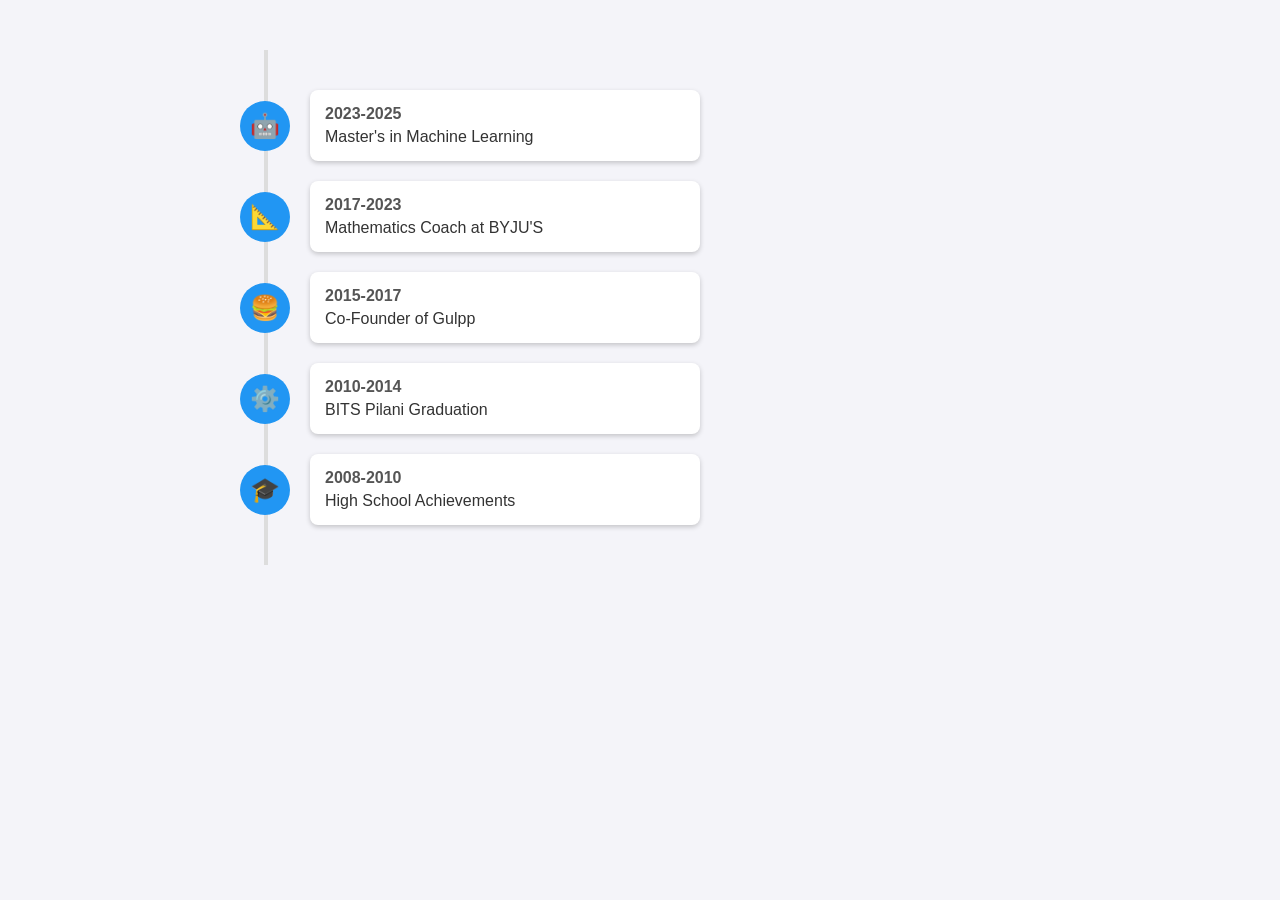
==== index.html @ 1ac70b43 "Added index.html for the website" ====
<!DOCTYPE html>
<html lang="en">
<head>
    <meta charset="UTF-8">
    <meta name="viewport" content="width=device-width, initial-scale=1.0">
    <title>Vertical Interactive Timeline</title>
    <style>
        body {
            font-family: Arial, sans-serif;
            background-color: #f4f4f9;
            margin: 0;
            padding: 0;
        }

        .timeline {
            position: relative;
            max-width: 800px;
            margin: 50px auto;
            padding: 20px 0;
        }

        .timeline::before {
            content: "";
            position: absolute;
            top: 0;
            left: 3%; /* Adjusted to position behind icons */
            width: 4px;
            height: 100%;
            background: #ddd;
            z-index: 1;
        }

        .event {
            position: relative;
            margin: 20px 0;
            display: flex;
            justify-content: flex-start;
            align-items: center;
        }

        .event .icon {
            width: 50px;
            height: 50px;
            background-color: #2196F3;
            color: #fff;
            border-radius: 50%;
            display: flex;
            justify-content: center;
            align-items: center;
            font-size: 24px;
            margin-right: 20px;
            z-index: 2;
            cursor: pointer;
            transition: transform 0.3s ease, box-shadow 0.3s ease;
        }

        .event .icon:hover {
            transform: scale(1.2);
            box-shadow: 0 4px 10px rgba(0, 0, 0, 0.3);
        }

        .event .content {
            background-color: #fff;
            padding: 15px;
            border-radius: 8px;
            box-shadow: 0 2px 5px rgba(0, 0, 0, 0.2);
            width: 45%;
            cursor: pointer;
            transition: transform 0.3s ease, box-shadow 0.3s ease;
            text-align: left;
        }

        .event .content:hover {
            transform: scale(1.05);
            box-shadow: 0 4px 10px rgba(0, 0, 0, 0.3);
        }

        .event .date {
            font-weight: bold;
            color: #555;
        }

        .event .title {
            font-size: 16px;
            color: #333;
            margin-top: 5px;
        }

        .event .details {
            display: none;
            color: #444;
            font-size: 14px;
            margin-top: 10px;
        }

        .event:hover .details {
            display: block;
        }
    </style>
</head>
<body>
    <div class="timeline">
        <div class="event">
            <div class="icon" title="Master's in Machine Learning">🤖</div>
            <div class="content">
                <div class="date">2023-2025</div>
                <div class="title">Master's in Machine Learning</div>
                <div class="details">Pursuing a Master's at the University of Arizona, specializing in Machine Learning with a GPA of 3.89/4.0.</div>
            </div>
        </div>

        <div class="event">
            <div class="icon" title="Mathematics Coach at BYJU'S">📐</div>
            <div class="content">
                <div class="date">2017-2023</div>
                <div class="title">Mathematics Coach at BYJU'S</div>
                <div class="details">Taught 3,000+ IIT-JEE aspirants, developed curriculum, and led math faculty recruitment across 12 centers.</div>
            </div>
        </div>

        <div class="event">
            <div class="icon" title="Co-Founder of Gulpp">🍔</div>
            <div class="content">
                <div class="date">2015-2017</div>
                <div class="title">Co-Founder of Gulpp</div>
                <div class="details">Founded a food tech startup focusing on efficient food delivery systems and innovative marketing campaigns.</div>
            </div>
        </div>

        <div class="event">
            <div class="icon" title="BITS Pilani Graduation">⚙️</div>
            <div class="content">
                <div class="date">2010-2014</div>
                <div class="title">BITS Pilani Graduation</div>
                <div class="details">Completed B.E. in Mechanical Engineering with a CGPA of 6.46/10.</div>
            </div>
        </div>

        <div class="event">
            <div class="icon" title="High School Achievements">🎓</div>
            <div class="content">
                <div class="date">2008-2010</div>
                <div class="title">High School Achievements</div>
                <div class="details">Achieved 94.2% in Class X and 92.2% in Class XII at Marian Senior Secondary School.</div>
            </div>
        </div>
    </div>
</body>
</html>
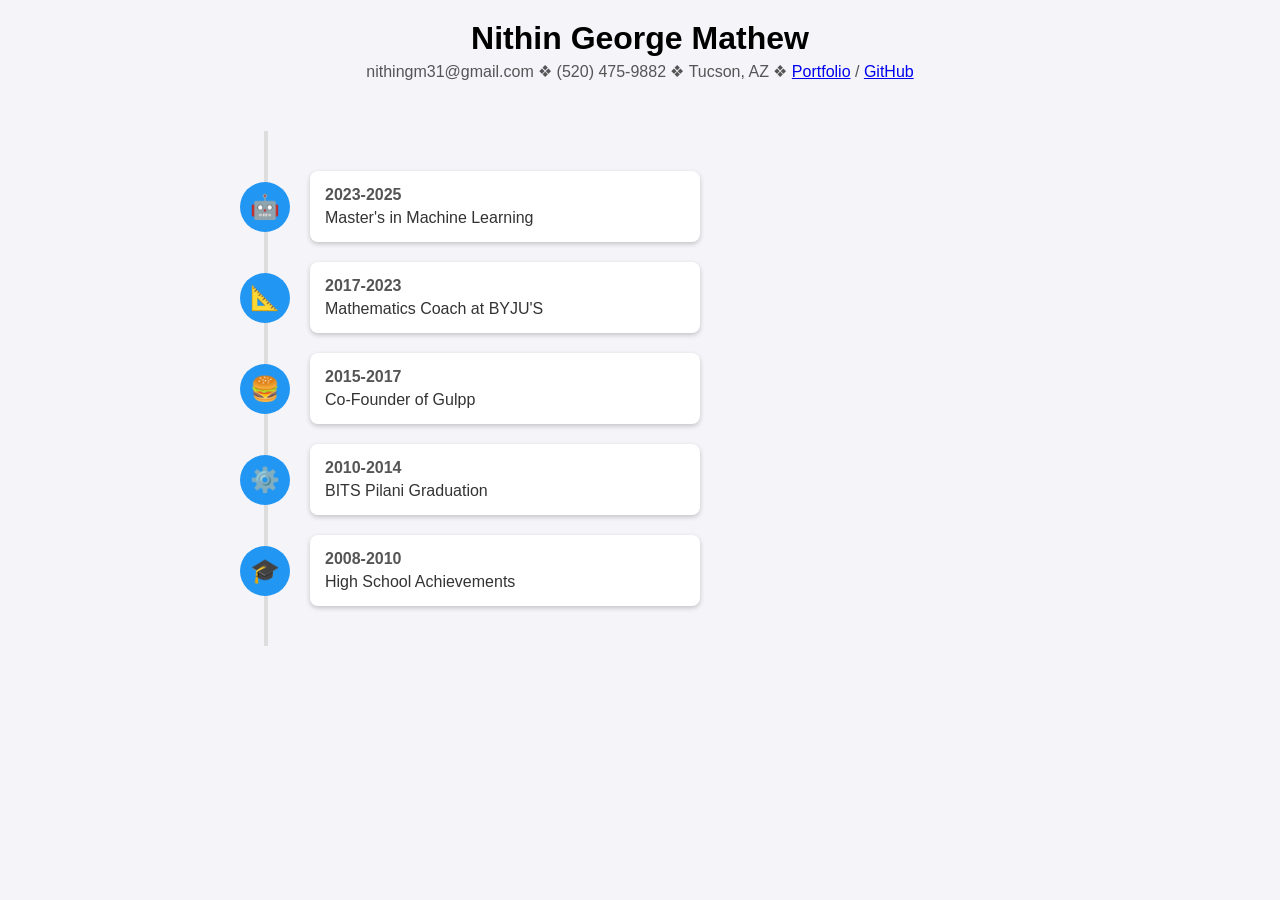
==== commit eaac0b3e: "Added Name and details" ====
--- a/index.html
+++ b/index.html
@@ -12,6 +12,22 @@
             padding: 0;
         }
 
+        .header {
+            text-align: center;
+            margin: 20px 0;
+        }
+
+        .header h1 {
+            font-size: 32px;
+            margin: 0;
+        }
+
+        .header p {
+            font-size: 16px;
+            margin: 5px 0;
+            color: #555;
+        }
+
         .timeline {
             position: relative;
             max-width: 800px;
@@ -23,7 +39,7 @@
             content: "";
             position: absolute;
             top: 0;
-            left: 3%; /* Adjusted to position behind icons */
+            left: 3%;
             width: 4px;
             height: 100%;
             background: #ddd;
@@ -99,13 +115,18 @@
     </style>
 </head>
 <body>
+    <div class="header">
+        <h1>Nithin George Mathew</h1>
+        <p>nithingm31@gmail.com ❖ (520) 475-9882 ❖ Tucson, AZ ❖ <a href="#">Portfolio</a> / <a href="#">GitHub</a></p>
+    </div>
+
     <div class="timeline">
         <div class="event">
             <div class="icon" title="Master's in Machine Learning">🤖</div>
             <div class="content">
                 <div class="date">2023-2025</div>
                 <div class="title">Master's in Machine Learning</div>
-                <div class="details">Pursuing a Master's at the University of Arizona, specializing in Machine Learning with a GPA of 3.89/4.0.</div>
+                <div class="details">Pursuing a Master's at the University of Arizona, specializing in Machine Learning with a GPA of 3.80/4.0.</div>
             </div>
         </div>
 
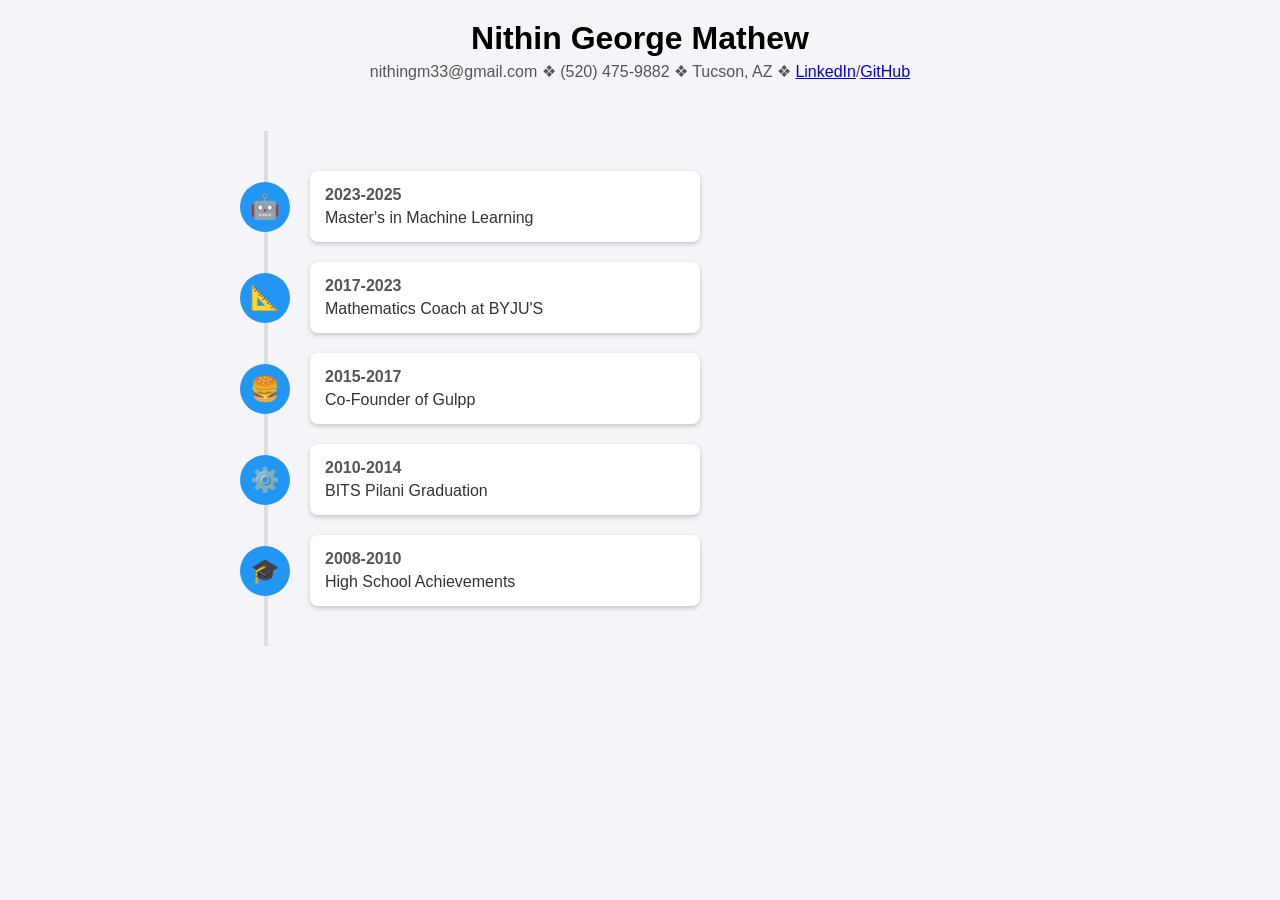
==== commit fd750f3d: "Corrected Mistakes in profile" ====
--- a/index.html
+++ b/index.html
@@ -3,7 +3,7 @@
 <head>
     <meta charset="UTF-8">
     <meta name="viewport" content="width=device-width, initial-scale=1.0">
-    <title>Vertical Interactive Timeline</title>
+    <title>Let's collaborate!</title>
     <style>
         body {
             font-family: Arial, sans-serif;
@@ -117,7 +117,7 @@
 <body>
     <div class="header">
         <h1>Nithin George Mathew</h1>
-        <p>nithingm31@gmail.com ❖ (520) 475-9882 ❖ Tucson, AZ ❖ <a href="#">Portfolio</a> / <a href="#">GitHub</a></p>
+        <p>nithingm33@gmail.com ❖ (520) 475-9882 ❖ Tucson, AZ ❖ <a href="https://www.linkedin.com/in/nithin-george-87583137/">LinkedIn</a>/<a href="https://github.com/nithingm">GitHub</a></p>
     </div>
 
     <div class="timeline">
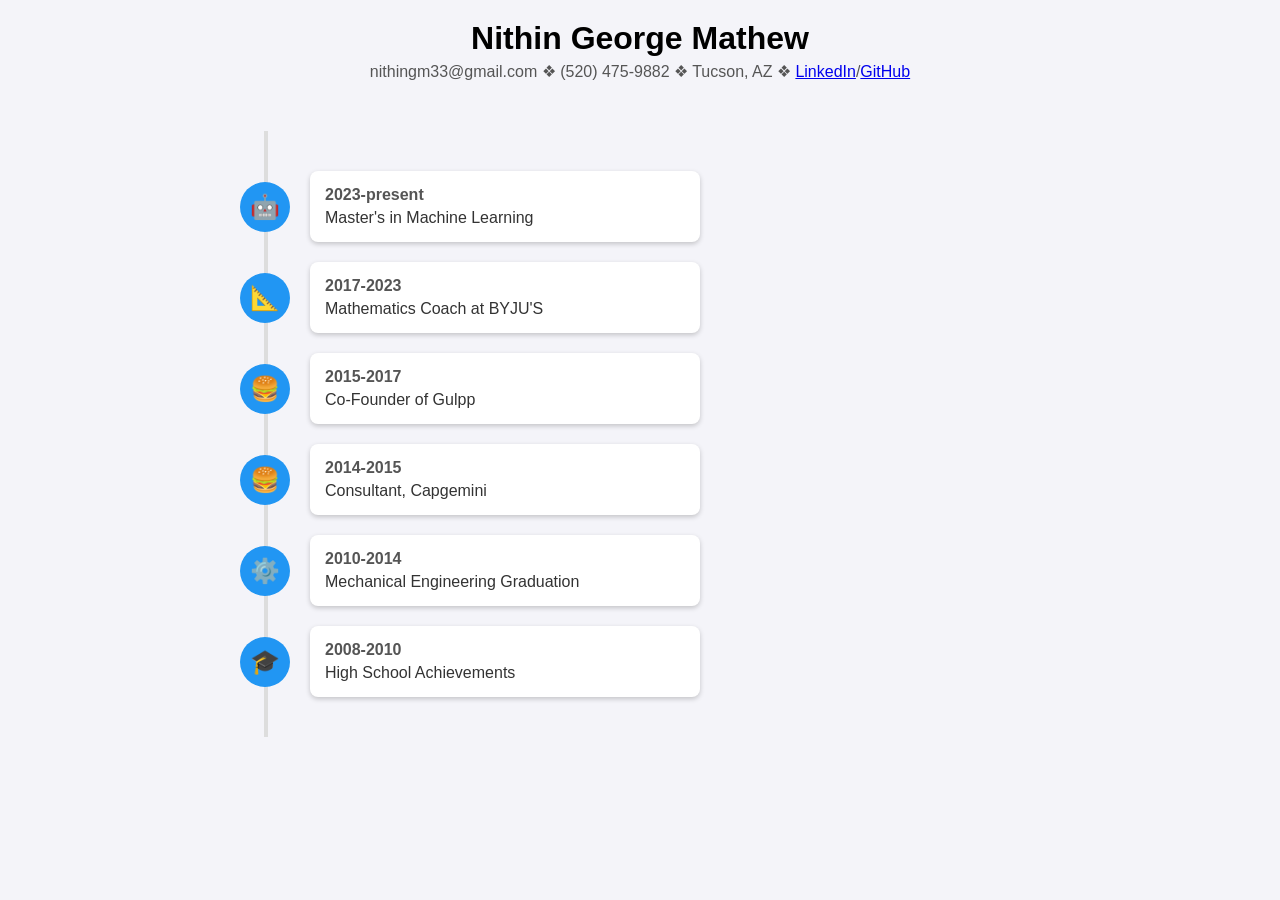
==== commit c298bd76: "Corrected Mistakes in profile-2" ====
--- a/index.html
+++ b/index.html
@@ -124,9 +124,9 @@
         <div class="event">
             <div class="icon" title="Master's in Machine Learning">🤖</div>
             <div class="content">
-                <div class="date">2023-2025</div>
+                <div class="date">2023-present</div>
                 <div class="title">Master's in Machine Learning</div>
-                <div class="details">Pursuing a Master's at the University of Arizona, specializing in Machine Learning with a GPA of 3.80/4.0.</div>
+                <div class="details">Pursuing a Master's at the University of Arizona, specializing in Machine Learning with a GPA of 3.89/4.0.</div>
             </div>
         </div>
 
@@ -149,11 +149,20 @@
         </div>
 
         <div class="event">
+            <div class="icon" title="Consultant at Capgemini">🍔</div>
+            <div class="content">
+                <div class="date">2014-2015</div>
+                <div class="title">Consultant, Capgemini</div>
+                <div class="details">Collaborated in Big Data Migration projects for various clients</div>
+            </div>
+        </div>
+
+        <div class="event">
             <div class="icon" title="BITS Pilani Graduation">⚙️</div>
             <div class="content">
                 <div class="date">2010-2014</div>
-                <div class="title">BITS Pilani Graduation</div>
-                <div class="details">Completed B.E. in Mechanical Engineering with a CGPA of 6.46/10.</div>
+                <div class="title">Mechanical Engineering Graduation</div>
+                <div class="details">B.E. in Mechanical Engineering from BITS Pilani.</div>
             </div>
         </div>
 
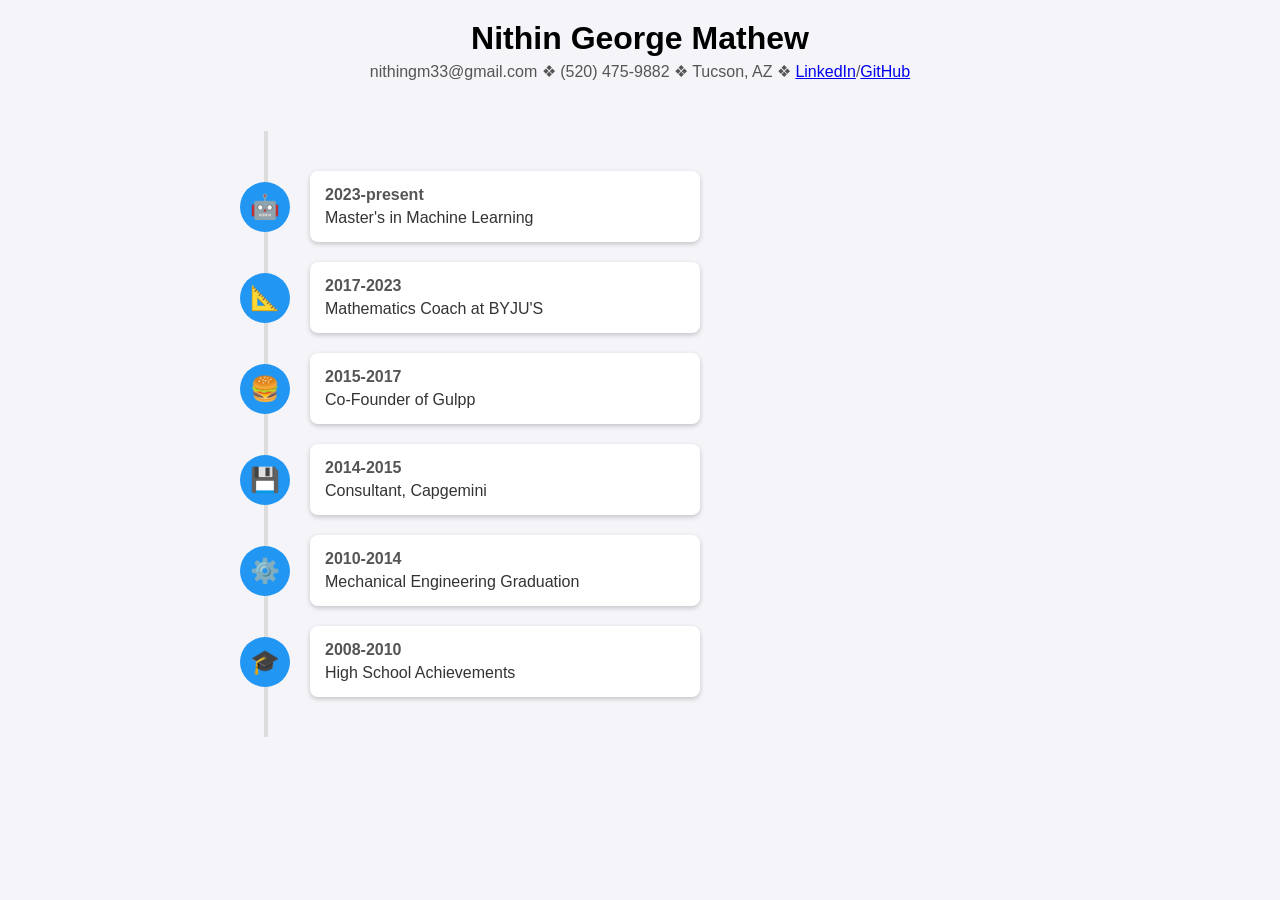
==== commit 7eda15d9: "Corrected Mistakes in profile-3" ====
--- a/index.html
+++ b/index.html
@@ -149,7 +149,7 @@
         </div>
 
         <div class="event">
-            <div class="icon" title="Consultant at Capgemini">🍔</div>
+            <div class="icon" title="Consultant at Capgemini">💾</div>
             <div class="content">
                 <div class="date">2014-2015</div>
                 <div class="title">Consultant, Capgemini</div>
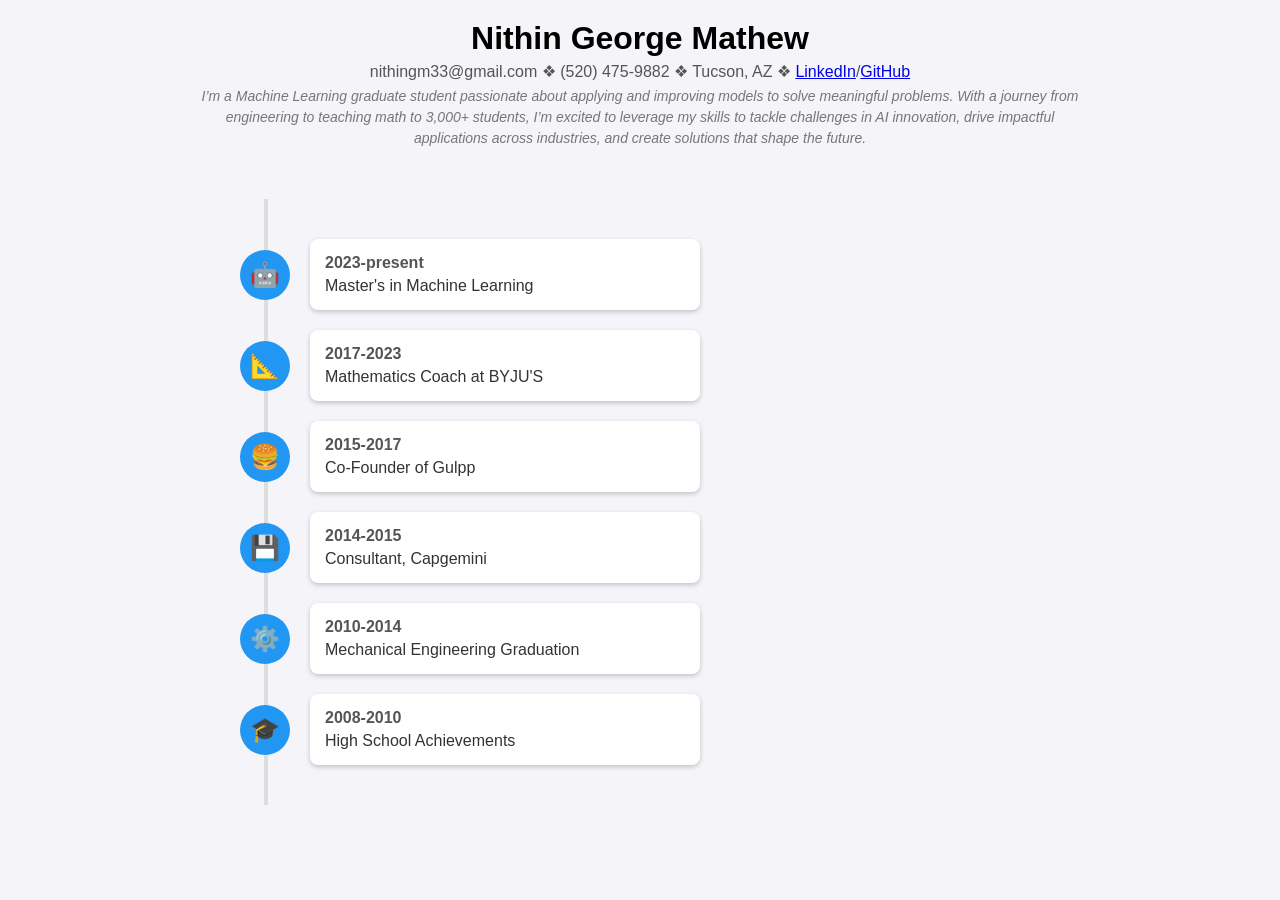
==== commit d4cd004a: "Added Name and details-4" ====
--- a/index.html
+++ b/index.html
@@ -26,6 +26,17 @@
             font-size: 16px;
             margin: 5px 0;
             color: #555;
+        }
+
+        .header .italic-text {
+            font-style: italic;
+            font-size: 14px;
+            color: #777;
+            margin-top: 10px auto;
+            margin-left: 15%;
+            max-width: 70%;
+            text-align: center;
+            line-height: 1.5; 
         }
 
         .timeline {
@@ -118,6 +129,8 @@
     <div class="header">
         <h1>Nithin George Mathew</h1>
         <p>nithingm33@gmail.com ❖ (520) 475-9882 ❖ Tucson, AZ ❖ <a href="https://www.linkedin.com/in/nithin-george-87583137/">LinkedIn</a>/<a href="https://github.com/nithingm">GitHub</a></p>
+        <p class="italic-text">I’m a Machine Learning graduate student passionate about applying and improving models to solve meaningful problems. With a journey from engineering to teaching math to 3,000+ students, I’m excited to leverage my skills to tackle challenges in AI innovation, drive impactful applications across industries, and create solutions that shape the future.</p>
+    
     </div>
 
     <div class="timeline">
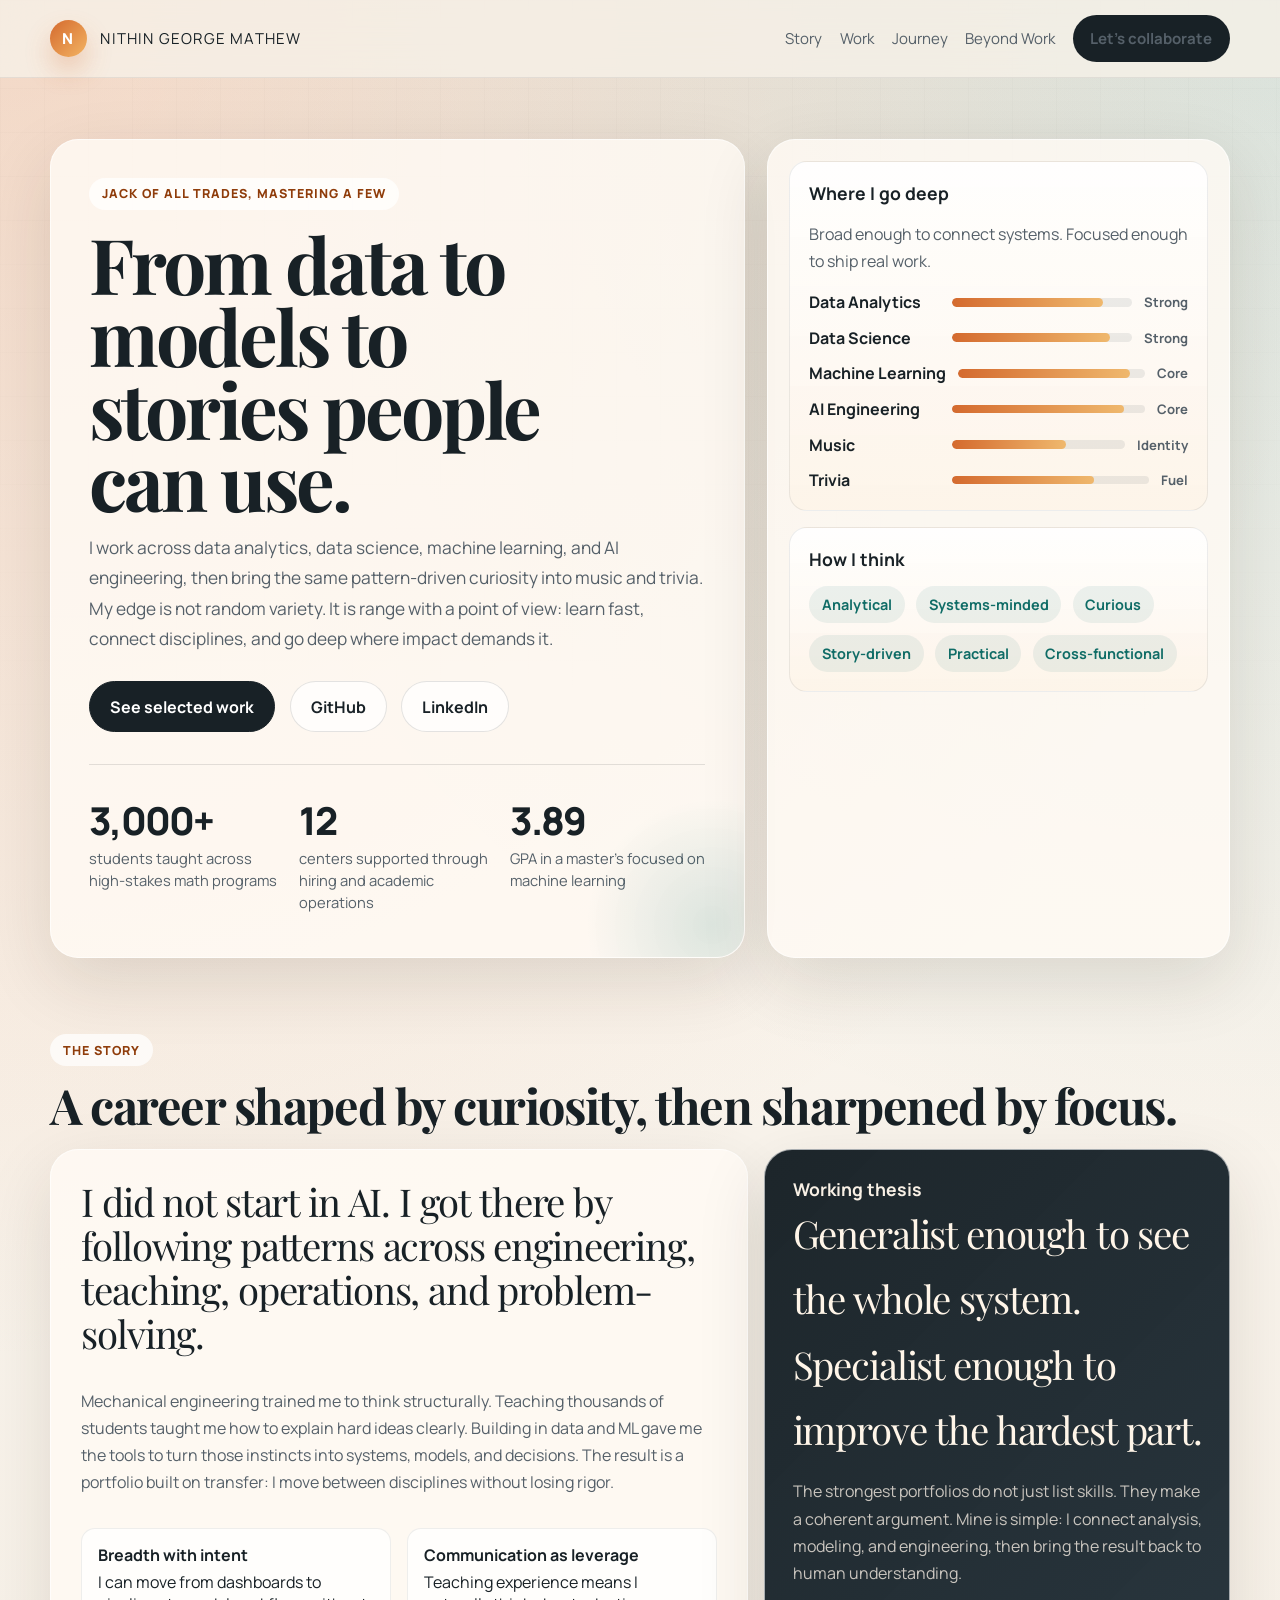
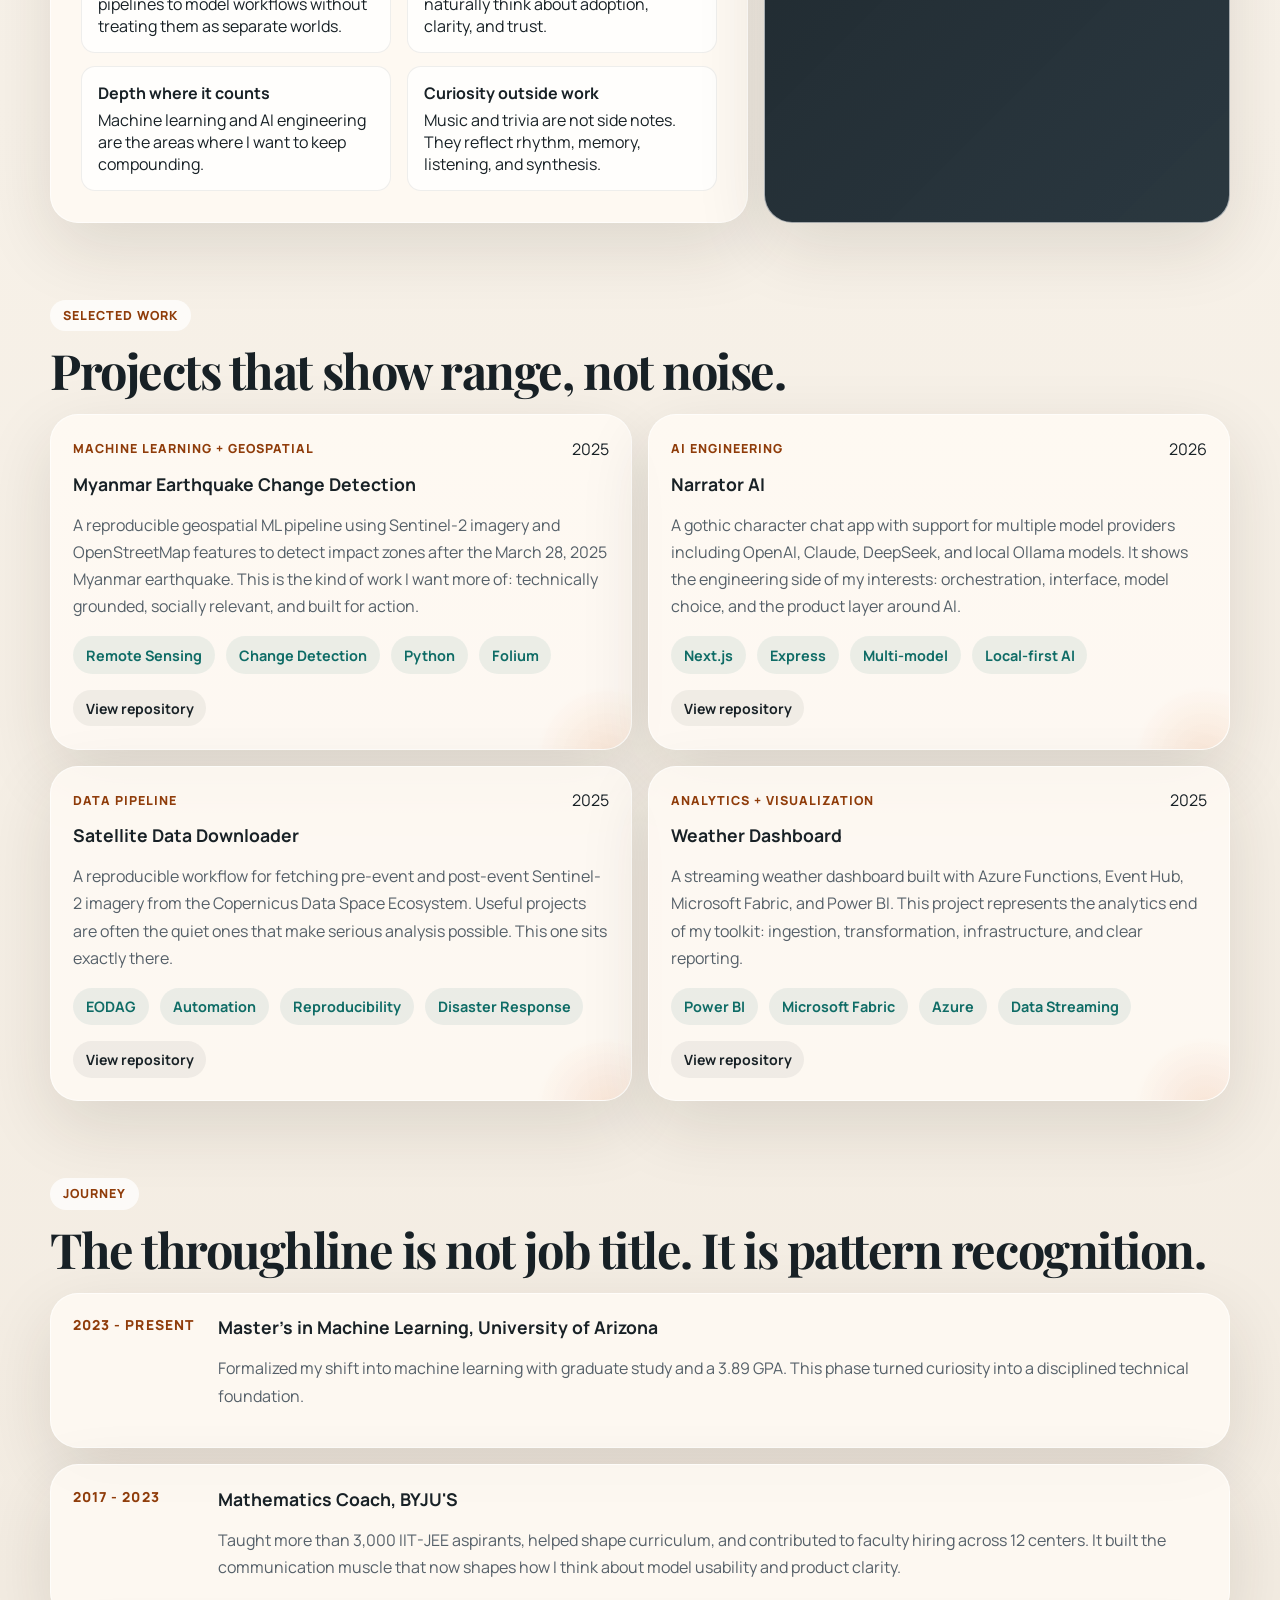
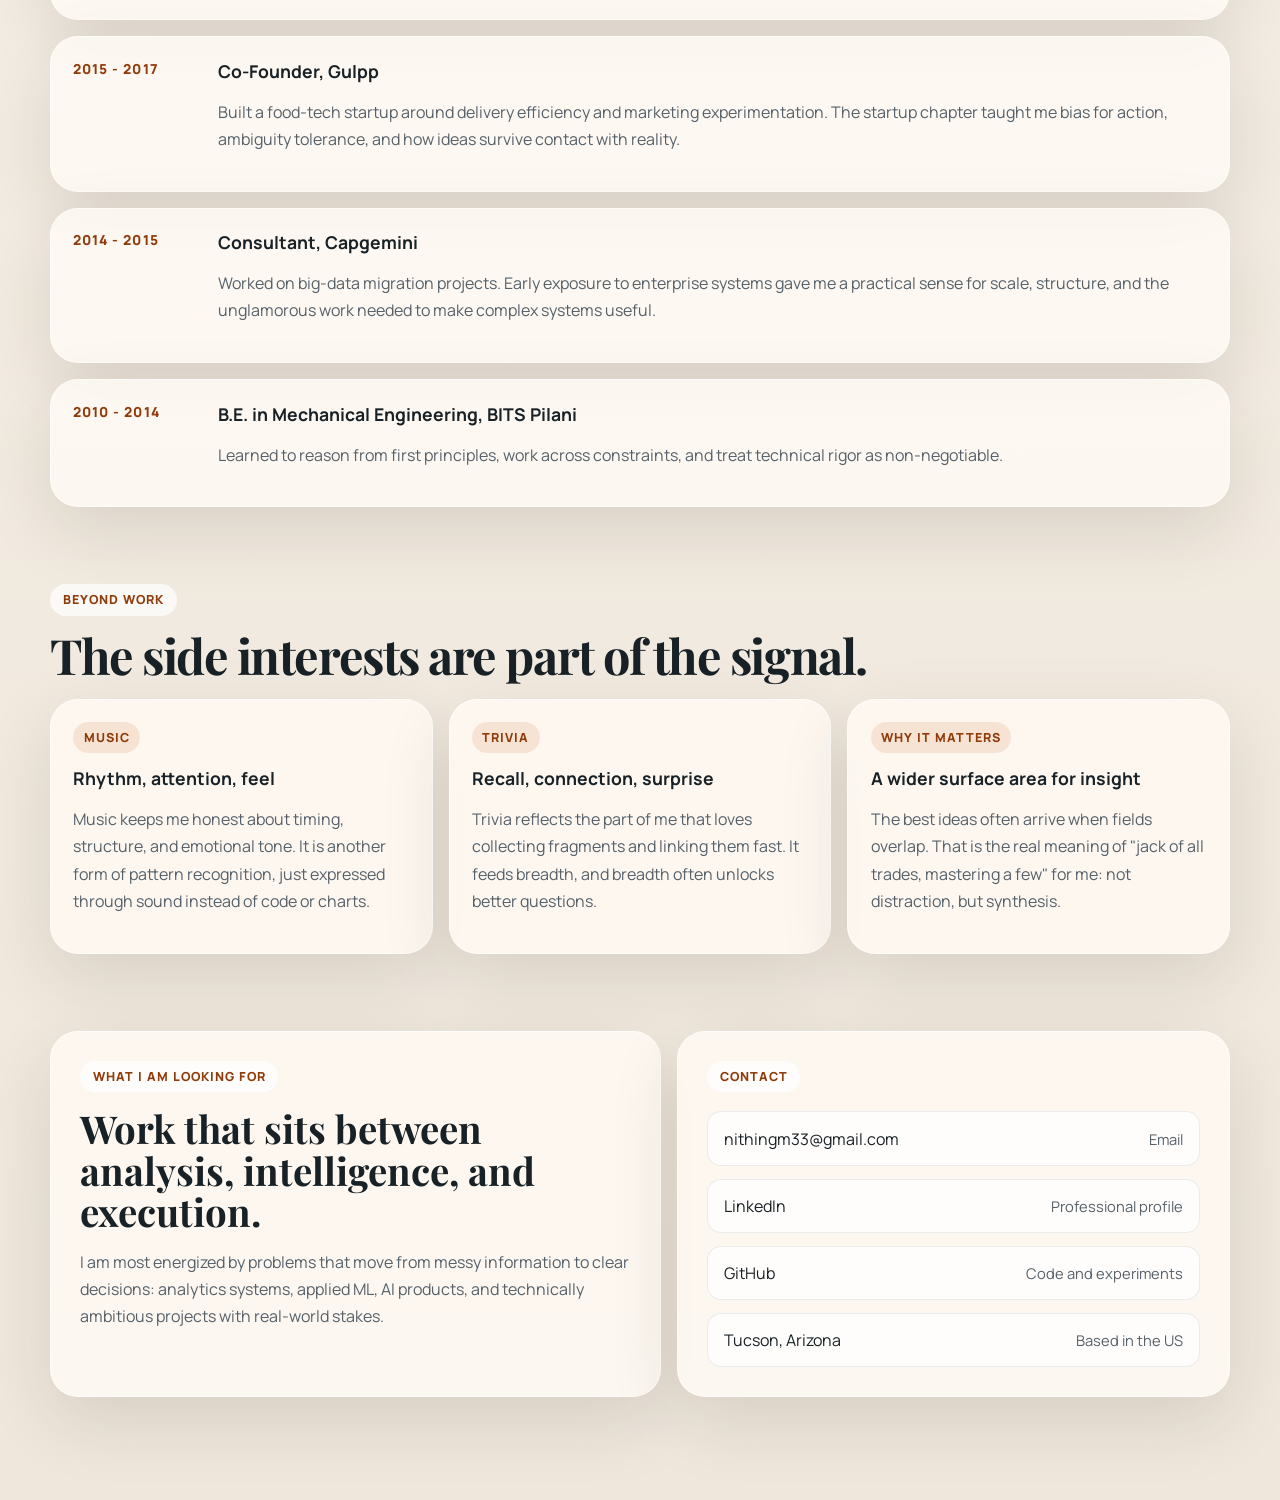
==== commit fd98909d: "Redesign portfolio homepage" ====
--- a/index.html
+++ b/index.html
@@ -3,190 +3,1041 @@
 <head>
     <meta charset="UTF-8">
     <meta name="viewport" content="width=device-width, initial-scale=1.0">
-    <title>Let's collaborate!</title>
+    <title>Nithin George Mathew | Jack of All Trades, Mastering a Few</title>
+    <meta
+        name="description"
+        content="Portfolio of Nithin George Mathew: data analytics, data science, machine learning, AI engineering, music, and trivia brought together through a clear story."
+    >
+    <link rel="preconnect" href="https://fonts.googleapis.com">
+    <link rel="preconnect" href="https://fonts.gstatic.com" crossorigin>
+    <link href="https://fonts.googleapis.com/css2?family=Manrope:wght@400;500;700;800&family=Playfair+Display:wght@600;700&display=swap" rel="stylesheet">
     <style>
+        :root {
+            --bg: #f7f1e8;
+            --surface: rgba(255, 250, 244, 0.82);
+            --surface-strong: #fffaf3;
+            --text: #182126;
+            --muted: #556069;
+            --line: rgba(24, 33, 38, 0.12);
+            --accent: #d46a2e;
+            --accent-soft: rgba(212, 106, 46, 0.14);
+            --accent-deep: #8f3c0a;
+            --teal: #0f6c66;
+            --shadow: 0 24px 70px rgba(40, 31, 20, 0.12);
+            --radius-xl: 28px;
+            --radius-lg: 20px;
+            --radius-md: 14px;
+            --max-width: 1180px;
+        }
+
+        * {
+            box-sizing: border-box;
+        }
+
+        html {
+            scroll-behavior: smooth;
+        }
+
         body {
-            font-family: Arial, sans-serif;
-            background-color: #f4f4f9;
             margin: 0;
-            padding: 0;
-        }
-
-        .header {
-            text-align: center;
-            margin: 20px 0;
-        }
-
-        .header h1 {
-            font-size: 32px;
-            margin: 0;
-        }
-
-        .header p {
-            font-size: 16px;
-            margin: 5px 0;
-            color: #555;
-        }
-
-        .header .italic-text {
-            font-style: italic;
-            font-size: 14px;
-            color: #777;
-            margin-top: 10px auto;
-            margin-left: 15%;
-            max-width: 70%;
-            text-align: center;
-            line-height: 1.5; 
-        }
-
-        .timeline {
+            font-family: "Manrope", sans-serif;
+            color: var(--text);
+            background:
+                radial-gradient(circle at top left, rgba(212, 106, 46, 0.22), transparent 28%),
+                radial-gradient(circle at top right, rgba(15, 108, 102, 0.14), transparent 24%),
+                linear-gradient(180deg, #fbf7f1 0%, #f7f1e8 36%, #efe7dc 100%);
+            min-height: 100vh;
+        }
+
+        body::before {
+            content: "";
+            position: fixed;
+            inset: 0;
+            pointer-events: none;
+            background-image:
+                linear-gradient(rgba(24, 33, 38, 0.03) 1px, transparent 1px),
+                linear-gradient(90deg, rgba(24, 33, 38, 0.03) 1px, transparent 1px);
+            background-size: 44px 44px;
+            mask-image: linear-gradient(180deg, rgba(0, 0, 0, 0.45), transparent 92%);
+        }
+
+        a {
+            color: inherit;
+            text-decoration: none;
+        }
+
+        img {
+            max-width: 100%;
+            display: block;
+        }
+
+        .page-shell {
+            width: min(calc(100% - 2rem), var(--max-width));
+            margin: 0 auto;
+        }
+
+        .site-nav {
+            position: sticky;
+            top: 0;
+            z-index: 20;
+            backdrop-filter: blur(18px);
+            background: rgba(247, 241, 232, 0.78);
+            border-bottom: 1px solid rgba(24, 33, 38, 0.08);
+        }
+
+        .site-nav-inner {
+            width: min(calc(100% - 2rem), var(--max-width));
+            margin: 0 auto;
+            display: flex;
+            align-items: center;
+            justify-content: space-between;
+            gap: 1rem;
+            padding: 0.95rem 0;
+        }
+
+        .brand {
+            display: flex;
+            align-items: center;
+            gap: 0.85rem;
+            font-size: 0.94rem;
+            letter-spacing: 0.08em;
+            text-transform: uppercase;
+        }
+
+        .brand-mark {
+            width: 2.3rem;
+            height: 2.3rem;
+            border-radius: 50%;
+            display: grid;
+            place-items: center;
+            background: linear-gradient(135deg, var(--accent), #f3b463);
+            color: #fff;
+            font-weight: 800;
+            box-shadow: 0 14px 26px rgba(212, 106, 46, 0.28);
+        }
+
+        .nav-links {
+            display: flex;
+            align-items: center;
+            gap: 1.1rem;
+            flex-wrap: wrap;
+            justify-content: flex-end;
+        }
+
+        .nav-links a {
+            color: var(--muted);
+            font-size: 0.94rem;
+        }
+
+        .nav-links a:hover,
+        .nav-links a:focus-visible {
+            color: var(--text);
+        }
+
+        .nav-cta {
+            padding: 0.8rem 1.1rem;
+            border-radius: 999px;
+            background: var(--text);
+            color: #fff;
+            font-weight: 700;
+        }
+
+        main {
+            padding-bottom: 4rem;
+        }
+
+        section {
+            padding: 2.4rem 0;
+        }
+
+        .hero {
+            padding-top: 3.8rem;
+        }
+
+        .hero-panel {
+            display: grid;
+            grid-template-columns: minmax(0, 1.35fr) minmax(320px, 0.9fr);
+            gap: 1.4rem;
+            align-items: stretch;
+        }
+
+        .hero-copy,
+        .hero-aside,
+        .section-card,
+        .feature-card,
+        .timeline-card,
+        .signal-card,
+        .quote-card,
+        .footer-card {
+            background: var(--surface);
+            border: 1px solid rgba(255, 255, 255, 0.6);
+            border-radius: var(--radius-xl);
+            box-shadow: var(--shadow);
+        }
+
+        .hero-copy {
+            padding: 2.4rem;
             position: relative;
-            max-width: 800px;
-            margin: 50px auto;
-            padding: 20px 0;
-        }
-
-        .timeline::before {
+            overflow: hidden;
+        }
+
+        .hero-copy::after {
             content: "";
             position: absolute;
-            top: 0;
-            left: 3%;
-            width: 4px;
+            right: -7rem;
+            bottom: -7rem;
+            width: 18rem;
+            height: 18rem;
+            border-radius: 50%;
+            background: radial-gradient(circle, rgba(15, 108, 102, 0.14), transparent 62%);
+        }
+
+        .eyebrow,
+        .section-label {
+            display: inline-flex;
+            align-items: center;
+            gap: 0.55rem;
+            padding: 0.45rem 0.8rem;
+            border-radius: 999px;
+            background: rgba(255, 255, 255, 0.72);
+            color: var(--accent-deep);
+            font-size: 0.78rem;
+            font-weight: 800;
+            letter-spacing: 0.08em;
+            text-transform: uppercase;
+        }
+
+        .hero h1 {
+            margin: 1.1rem 0 1rem;
+            font-family: "Playfair Display", serif;
+            font-size: clamp(3rem, 6vw, 5.8rem);
+            line-height: 0.94;
+            letter-spacing: -0.04em;
+            max-width: 10ch;
+        }
+
+        .hero-lead {
+            max-width: 62ch;
+            color: var(--muted);
+            font-size: 1.08rem;
+            line-height: 1.75;
+        }
+
+        .hero-actions {
+            display: flex;
+            flex-wrap: wrap;
+            gap: 0.9rem;
+            margin-top: 1.7rem;
+        }
+
+        .button {
+            display: inline-flex;
+            align-items: center;
+            justify-content: center;
+            gap: 0.45rem;
+            min-height: 3rem;
+            padding: 0.85rem 1.25rem;
+            border-radius: 999px;
+            border: 1px solid var(--line);
+            font-weight: 700;
+            transition: transform 0.25s ease, background-color 0.25s ease, border-color 0.25s ease;
+        }
+
+        .button:hover,
+        .button:focus-visible {
+            transform: translateY(-2px);
+        }
+
+        .button-primary {
+            background: var(--text);
+            color: #fff;
+            border-color: var(--text);
+        }
+
+        .button-secondary {
+            background: rgba(255, 255, 255, 0.7);
+        }
+
+        .hero-metrics {
+            margin-top: 2rem;
+            padding-top: 1.5rem;
+            border-top: 1px solid var(--line);
+            display: grid;
+            grid-template-columns: repeat(3, minmax(0, 1fr));
+            gap: 0.9rem;
+        }
+
+        .metric {
+            padding: 0.3rem 0;
+        }
+
+        .metric-value {
+            font-size: clamp(1.7rem, 3vw, 2.4rem);
+            font-weight: 800;
+            letter-spacing: -0.05em;
+        }
+
+        .metric-label {
+            color: var(--muted);
+            font-size: 0.92rem;
+            line-height: 1.5;
+        }
+
+        .hero-aside {
+            padding: 1.3rem;
+            display: grid;
+            gap: 1rem;
+            align-content: start;
+        }
+
+        .hero-stack {
+            padding: 1.2rem;
+            border-radius: calc(var(--radius-xl) - 10px);
+            background: linear-gradient(180deg, rgba(255, 255, 255, 0.92), rgba(253, 244, 233, 0.95));
+            border: 1px solid rgba(24, 33, 38, 0.08);
+        }
+
+        .hero-stack h2,
+        .section-title,
+        .feature-card h3,
+        .timeline-card h3,
+        .signal-card h3,
+        .quote-card h3,
+        .footer-card h3 {
+            margin: 0;
+            font-size: 1.1rem;
+        }
+
+        .hero-stack p,
+        .section-intro,
+        .feature-card p,
+        .timeline-card p,
+        .signal-card p,
+        .quote-card p,
+        .footer-card p {
+            color: var(--muted);
+            line-height: 1.7;
+        }
+
+        .discipline-list {
+            display: grid;
+            gap: 0.85rem;
+            margin-top: 1rem;
+        }
+
+        .discipline {
+            display: grid;
+            grid-template-columns: auto 1fr auto;
+            gap: 0.75rem;
+            align-items: center;
+        }
+
+        .discipline-name {
+            font-weight: 700;
+            min-width: 8.2rem;
+        }
+
+        .discipline-bar {
+            height: 0.55rem;
+            border-radius: 999px;
+            background: rgba(24, 33, 38, 0.08);
+            overflow: hidden;
+        }
+
+        .discipline-fill {
             height: 100%;
-            background: #ddd;
-            z-index: 1;
-        }
-
-        .event {
+            border-radius: inherit;
+            background: linear-gradient(90deg, var(--accent), #efb86d);
+        }
+
+        .discipline-level {
+            font-size: 0.82rem;
+            color: var(--muted);
+            font-weight: 700;
+        }
+
+        .tag-cluster {
+            display: flex;
+            flex-wrap: wrap;
+            gap: 0.7rem;
+            margin-top: 0.9rem;
+        }
+
+        .tag {
+            padding: 0.58rem 0.8rem;
+            border-radius: 999px;
+            background: rgba(15, 108, 102, 0.08);
+            color: var(--teal);
+            font-size: 0.9rem;
+            font-weight: 700;
+        }
+
+        .section-top {
+            display: flex;
+            align-items: end;
+            justify-content: space-between;
+            gap: 1rem;
+            margin-bottom: 1.2rem;
+        }
+
+        .section-title {
+            font-family: "Playfair Display", serif;
+            font-size: clamp(2rem, 3.8vw, 3.4rem);
+            letter-spacing: -0.03em;
+            line-height: 1.02;
+            margin-top: 0.9rem;
+        }
+
+        .section-card {
+            padding: 1.9rem;
+        }
+
+        .story-grid,
+        .feature-grid,
+        .signals-grid,
+        .footer-grid {
+            display: grid;
+            gap: 1rem;
+        }
+
+        .story-grid {
+            grid-template-columns: 1.2fr 0.8fr;
+        }
+
+        .story-copy {
+            display: grid;
+            gap: 1rem;
+        }
+
+        .story-quote {
+            font-family: "Playfair Display", serif;
+            font-size: clamp(1.7rem, 3vw, 2.7rem);
+            line-height: 1.14;
+            letter-spacing: -0.03em;
+            margin: 0;
+        }
+
+        .story-columns {
+            display: grid;
+            grid-template-columns: repeat(2, minmax(0, 1fr));
+            gap: 1rem;
+        }
+
+        .signal-list {
+            display: grid;
+            gap: 0.8rem;
+        }
+
+        .signal-item {
+            padding: 0.95rem 1rem;
+            border-radius: var(--radius-md);
+            background: rgba(255, 255, 255, 0.7);
+            border: 1px solid rgba(24, 33, 38, 0.07);
+        }
+
+        .signal-item strong {
+            display: block;
+            margin-bottom: 0.3rem;
+        }
+
+        .feature-grid {
+            grid-template-columns: repeat(2, minmax(0, 1fr));
+        }
+
+        .feature-card {
+            padding: 1.4rem;
             position: relative;
-            margin: 20px 0;
+            overflow: hidden;
+        }
+
+        .feature-card::before {
+            content: "";
+            position: absolute;
+            inset: auto -3rem -5rem auto;
+            width: 9rem;
+            height: 9rem;
+            border-radius: 50%;
+            background: radial-gradient(circle, rgba(212, 106, 46, 0.14), transparent 70%);
+        }
+
+        .card-topline {
             display: flex;
-            justify-content: flex-start;
             align-items: center;
-        }
-
-        .event .icon {
-            width: 50px;
-            height: 50px;
-            background-color: #2196F3;
-            color: #fff;
-            border-radius: 50%;
+            justify-content: space-between;
+            gap: 1rem;
+            margin-bottom: 0.75rem;
+        }
+
+        .card-kicker {
+            font-size: 0.78rem;
+            font-weight: 800;
+            letter-spacing: 0.08em;
+            text-transform: uppercase;
+            color: var(--accent-deep);
+        }
+
+        .project-links {
             display: flex;
-            justify-content: center;
+            gap: 0.65rem;
+            flex-wrap: wrap;
+            margin-top: 1rem;
+        }
+
+        .project-links a {
+            padding: 0.55rem 0.78rem;
+            border-radius: 999px;
+            background: rgba(24, 33, 38, 0.06);
+            font-size: 0.88rem;
+            font-weight: 700;
+        }
+
+        .timeline {
+            display: grid;
+            gap: 1rem;
+        }
+
+        .timeline-card {
+            padding: 1.35rem;
+            display: grid;
+            grid-template-columns: 8rem 1fr;
+            gap: 1.1rem;
+            align-items: start;
+        }
+
+        .timeline-period {
+            font-size: 0.86rem;
+            font-weight: 800;
+            letter-spacing: 0.08em;
+            text-transform: uppercase;
+            color: var(--accent-deep);
+        }
+
+        .timeline-title {
+            margin: 0.15rem 0 0.45rem;
+            font-size: 1.2rem;
+        }
+
+        .signals-grid {
+            grid-template-columns: repeat(3, minmax(0, 1fr));
+        }
+
+        .signal-card {
+            padding: 1.4rem;
+        }
+
+        .signal-pill {
+            display: inline-flex;
+            padding: 0.42rem 0.65rem;
+            border-radius: 999px;
+            margin-bottom: 0.85rem;
+            background: var(--accent-soft);
+            color: var(--accent-deep);
+            font-size: 0.78rem;
+            font-weight: 800;
+            letter-spacing: 0.08em;
+            text-transform: uppercase;
+        }
+
+        .quote-card {
+            padding: 1.7rem;
+            background: linear-gradient(135deg, rgba(24, 33, 38, 0.98), rgba(34, 48, 57, 0.96));
+            color: #f8f0e5;
+        }
+
+        .quote-card p {
+            color: rgba(248, 240, 229, 0.78);
+        }
+
+        .quote-card .story-quote {
+            color: #fff5e8;
+        }
+
+        .footer-grid {
+            grid-template-columns: 1.05fr 0.95fr;
+        }
+
+        .footer-card {
+            padding: 1.8rem;
+        }
+
+        .contact-list {
+            display: grid;
+            gap: 0.8rem;
+            margin-top: 1.2rem;
+        }
+
+        .contact-item {
+            display: flex;
             align-items: center;
-            font-size: 24px;
-            margin-right: 20px;
-            z-index: 2;
-            cursor: pointer;
-            transition: transform 0.3s ease, box-shadow 0.3s ease;
-        }
-
-        .event .icon:hover {
-            transform: scale(1.2);
-            box-shadow: 0 4px 10px rgba(0, 0, 0, 0.3);
-        }
-
-        .event .content {
-            background-color: #fff;
-            padding: 15px;
-            border-radius: 8px;
-            box-shadow: 0 2px 5px rgba(0, 0, 0, 0.2);
-            width: 45%;
-            cursor: pointer;
-            transition: transform 0.3s ease, box-shadow 0.3s ease;
-            text-align: left;
-        }
-
-        .event .content:hover {
-            transform: scale(1.05);
-            box-shadow: 0 4px 10px rgba(0, 0, 0, 0.3);
-        }
-
-        .event .date {
-            font-weight: bold;
-            color: #555;
-        }
-
-        .event .title {
-            font-size: 16px;
-            color: #333;
-            margin-top: 5px;
-        }
-
-        .event .details {
-            display: none;
-            color: #444;
-            font-size: 14px;
-            margin-top: 10px;
-        }
-
-        .event:hover .details {
-            display: block;
+            justify-content: space-between;
+            gap: 1rem;
+            padding: 0.95rem 1rem;
+            border-radius: var(--radius-md);
+            background: rgba(255, 255, 255, 0.72);
+            border: 1px solid rgba(24, 33, 38, 0.08);
+        }
+
+        .contact-item span:last-child {
+            color: var(--muted);
+            font-size: 0.92rem;
+        }
+
+        .reveal {
+            opacity: 0;
+            transform: translateY(22px);
+            transition: opacity 0.7s ease, transform 0.7s ease;
+        }
+
+        .reveal.is-visible {
+            opacity: 1;
+            transform: translateY(0);
+        }
+
+        @media (max-width: 980px) {
+            .hero-panel,
+            .story-grid,
+            .footer-grid,
+            .signals-grid,
+            .feature-grid {
+                grid-template-columns: 1fr;
+            }
+
+            .timeline-card {
+                grid-template-columns: 1fr;
+                gap: 0.4rem;
+            }
+
+            .story-columns {
+                grid-template-columns: 1fr;
+            }
+        }
+
+        @media (max-width: 720px) {
+            .site-nav-inner {
+                align-items: start;
+                flex-direction: column;
+            }
+
+            .nav-links {
+                justify-content: flex-start;
+            }
+
+            .hero {
+                padding-top: 2rem;
+            }
+
+            .hero-copy,
+            .hero-aside,
+            .section-card,
+            .feature-card,
+            .timeline-card,
+            .signal-card,
+            .quote-card,
+            .footer-card {
+                border-radius: 22px;
+            }
+
+            .hero-copy,
+            .section-card,
+            .quote-card,
+            .footer-card {
+                padding: 1.35rem;
+            }
+
+            .hero-metrics {
+                grid-template-columns: 1fr;
+            }
+
+            .discipline {
+                grid-template-columns: 1fr;
+            }
         }
     </style>
 </head>
 <body>
-    <div class="header">
-        <h1>Nithin George Mathew</h1>
-        <p>nithingm33@gmail.com ❖ (520) 475-9882 ❖ Tucson, AZ ❖ <a href="https://www.linkedin.com/in/nithin-george-87583137/">LinkedIn</a>/<a href="https://github.com/nithingm">GitHub</a></p>
-        <p class="italic-text">I’m a Machine Learning graduate student passionate about applying and improving models to solve meaningful problems. With a journey from engineering to teaching math to 3,000+ students, I’m excited to leverage my skills to tackle challenges in AI innovation, drive impactful applications across industries, and create solutions that shape the future.</p>
-    
-    </div>
-
-    <div class="timeline">
-        <div class="event">
-            <div class="icon" title="Master's in Machine Learning">🤖</div>
-            <div class="content">
-                <div class="date">2023-present</div>
-                <div class="title">Master's in Machine Learning</div>
-                <div class="details">Pursuing a Master's at the University of Arizona, specializing in Machine Learning with a GPA of 3.89/4.0.</div>
+    <nav class="site-nav">
+        <div class="site-nav-inner">
+            <a class="brand" href="#top" aria-label="Go to top">
+                <span class="brand-mark">N</span>
+                <span>Nithin George Mathew</span>
+            </a>
+            <div class="nav-links">
+                <a href="#story">Story</a>
+                <a href="#work">Work</a>
+                <a href="#journey">Journey</a>
+                <a href="#beyond">Beyond Work</a>
+                <a class="nav-cta" href="mailto:nithingm33@gmail.com">Let's collaborate</a>
             </div>
         </div>
-
-        <div class="event">
-            <div class="icon" title="Mathematics Coach at BYJU'S">📐</div>
-            <div class="content">
-                <div class="date">2017-2023</div>
-                <div class="title">Mathematics Coach at BYJU'S</div>
-                <div class="details">Taught 3,000+ IIT-JEE aspirants, developed curriculum, and led math faculty recruitment across 12 centers.</div>
+    </nav>
+
+    <main id="top">
+        <section class="hero">
+            <div class="page-shell hero-panel">
+                <div class="hero-copy reveal">
+                    <span class="eyebrow">Jack of all trades, mastering a few</span>
+                    <h1>From data to models to stories people can use.</h1>
+                    <p class="hero-lead">
+                        I work across data analytics, data science, machine learning, and AI engineering, then bring the same pattern-driven curiosity into music and trivia. My edge is not random variety. It is range with a point of view: learn fast, connect disciplines, and go deep where impact demands it.
+                    </p>
+                    <div class="hero-actions">
+                        <a class="button button-primary" href="#work">See selected work</a>
+                        <a class="button button-secondary" href="https://github.com/nithingm" target="_blank" rel="noreferrer">GitHub</a>
+                        <a class="button button-secondary" href="https://www.linkedin.com/in/nithin-george-87583137/" target="_blank" rel="noreferrer">LinkedIn</a>
+                    </div>
+                    <div class="hero-metrics">
+                        <div class="metric">
+                            <div class="metric-value">3,000+</div>
+                            <div class="metric-label">students taught across high-stakes math programs</div>
+                        </div>
+                        <div class="metric">
+                            <div class="metric-value">12</div>
+                            <div class="metric-label">centers supported through hiring and academic operations</div>
+                        </div>
+                        <div class="metric">
+                            <div class="metric-value">3.89</div>
+                            <div class="metric-label">GPA in a master's focused on machine learning</div>
+                        </div>
+                    </div>
+                </div>
+
+                <aside class="hero-aside reveal">
+                    <div class="hero-stack">
+                        <h2>Where I go deep</h2>
+                        <p>Broad enough to connect systems. Focused enough to ship real work.</p>
+                        <div class="discipline-list">
+                            <div class="discipline">
+                                <span class="discipline-name">Data Analytics</span>
+                                <div class="discipline-bar"><div class="discipline-fill" style="width: 84%"></div></div>
+                                <span class="discipline-level">Strong</span>
+                            </div>
+                            <div class="discipline">
+                                <span class="discipline-name">Data Science</span>
+                                <div class="discipline-bar"><div class="discipline-fill" style="width: 88%"></div></div>
+                                <span class="discipline-level">Strong</span>
+                            </div>
+                            <div class="discipline">
+                                <span class="discipline-name">Machine Learning</span>
+                                <div class="discipline-bar"><div class="discipline-fill" style="width: 92%"></div></div>
+                                <span class="discipline-level">Core</span>
+                            </div>
+                            <div class="discipline">
+                                <span class="discipline-name">AI Engineering</span>
+                                <div class="discipline-bar"><div class="discipline-fill" style="width: 89%"></div></div>
+                                <span class="discipline-level">Core</span>
+                            </div>
+                            <div class="discipline">
+                                <span class="discipline-name">Music</span>
+                                <div class="discipline-bar"><div class="discipline-fill" style="width: 66%"></div></div>
+                                <span class="discipline-level">Identity</span>
+                            </div>
+                            <div class="discipline">
+                                <span class="discipline-name">Trivia</span>
+                                <div class="discipline-bar"><div class="discipline-fill" style="width: 72%"></div></div>
+                                <span class="discipline-level">Fuel</span>
+                            </div>
+                        </div>
+                    </div>
+                    <div class="hero-stack">
+                        <h2>How I think</h2>
+                        <div class="tag-cluster">
+                            <span class="tag">Analytical</span>
+                            <span class="tag">Systems-minded</span>
+                            <span class="tag">Curious</span>
+                            <span class="tag">Story-driven</span>
+                            <span class="tag">Practical</span>
+                            <span class="tag">Cross-functional</span>
+                        </div>
+                    </div>
+                </aside>
             </div>
-        </div>
-
-        <div class="event">
-            <div class="icon" title="Co-Founder of Gulpp">🍔</div>
-            <div class="content">
-                <div class="date">2015-2017</div>
-                <div class="title">Co-Founder of Gulpp</div>
-                <div class="details">Founded a food tech startup focusing on efficient food delivery systems and innovative marketing campaigns.</div>
+        </section>
+
+        <section id="story">
+            <div class="page-shell">
+                <div class="section-top reveal">
+                    <div>
+                        <span class="section-label">The Story</span>
+                        <h2 class="section-title">A career shaped by curiosity, then sharpened by focus.</h2>
+                    </div>
+                </div>
+                <div class="story-grid">
+                    <article class="section-card story-copy reveal">
+                        <p class="story-quote">I did not start in AI. I got there by following patterns across engineering, teaching, operations, and problem-solving.</p>
+                        <p class="section-intro">
+                            Mechanical engineering trained me to think structurally. Teaching thousands of students taught me how to explain hard ideas clearly. Building in data and ML gave me the tools to turn those instincts into systems, models, and decisions. The result is a portfolio built on transfer: I move between disciplines without losing rigor.
+                        </p>
+                        <div class="story-columns">
+                            <div class="signal-list">
+                                <div class="signal-item">
+                                    <strong>Breadth with intent</strong>
+                                    I can move from dashboards to pipelines to model workflows without treating them as separate worlds.
+                                </div>
+                                <div class="signal-item">
+                                    <strong>Depth where it counts</strong>
+                                    Machine learning and AI engineering are the areas where I want to keep compounding.
+                                </div>
+                            </div>
+                            <div class="signal-list">
+                                <div class="signal-item">
+                                    <strong>Communication as leverage</strong>
+                                    Teaching experience means I naturally think about adoption, clarity, and trust.
+                                </div>
+                                <div class="signal-item">
+                                    <strong>Curiosity outside work</strong>
+                                    Music and trivia are not side notes. They reflect rhythm, memory, listening, and synthesis.
+                                </div>
+                            </div>
+                        </div>
+                    </article>
+
+                    <aside class="quote-card reveal">
+                        <h3>Working thesis</h3>
+                        <p class="story-quote">Generalist enough to see the whole system. Specialist enough to improve the hardest part.</p>
+                        <p>
+                            The strongest portfolios do not just list skills. They make a coherent argument. Mine is simple: I connect analysis, modeling, and engineering, then bring the result back to human understanding.
+                        </p>
+                    </aside>
+                </div>
             </div>
-        </div>
-
-        <div class="event">
-            <div class="icon" title="Consultant at Capgemini">💾</div>
-            <div class="content">
-                <div class="date">2014-2015</div>
-                <div class="title">Consultant, Capgemini</div>
-                <div class="details">Collaborated in Big Data Migration projects for various clients</div>
+        </section>
+
+        <section id="work">
+            <div class="page-shell">
+                <div class="section-top reveal">
+                    <div>
+                        <span class="section-label">Selected Work</span>
+                        <h2 class="section-title">Projects that show range, not noise.</h2>
+                    </div>
+                </div>
+                <div class="feature-grid">
+                    <article class="feature-card reveal">
+                        <div class="card-topline">
+                            <span class="card-kicker">Machine Learning + Geospatial</span>
+                            <span>2025</span>
+                        </div>
+                        <h3>Myanmar Earthquake Change Detection</h3>
+                        <p>
+                            A reproducible geospatial ML pipeline using Sentinel-2 imagery and OpenStreetMap features to detect impact zones after the March 28, 2025 Myanmar earthquake. This is the kind of work I want more of: technically grounded, socially relevant, and built for action.
+                        </p>
+                        <div class="tag-cluster">
+                            <span class="tag">Remote Sensing</span>
+                            <span class="tag">Change Detection</span>
+                            <span class="tag">Python</span>
+                            <span class="tag">Folium</span>
+                        </div>
+                        <div class="project-links">
+                            <a href="https://github.com/nithingm/Earthquake-Change-Detector" target="_blank" rel="noreferrer">View repository</a>
+                        </div>
+                    </article>
+
+                    <article class="feature-card reveal">
+                        <div class="card-topline">
+                            <span class="card-kicker">AI Engineering</span>
+                            <span>2026</span>
+                        </div>
+                        <h3>Narrator AI</h3>
+                        <p>
+                            A gothic character chat app with support for multiple model providers including OpenAI, Claude, DeepSeek, and local Ollama models. It shows the engineering side of my interests: orchestration, interface, model choice, and the product layer around AI.
+                        </p>
+                        <div class="tag-cluster">
+                            <span class="tag">Next.js</span>
+                            <span class="tag">Express</span>
+                            <span class="tag">Multi-model</span>
+                            <span class="tag">Local-first AI</span>
+                        </div>
+                        <div class="project-links">
+                            <a href="https://github.com/nithingm/narrator-ai" target="_blank" rel="noreferrer">View repository</a>
+                        </div>
+                    </article>
+
+                    <article class="feature-card reveal">
+                        <div class="card-topline">
+                            <span class="card-kicker">Data Pipeline</span>
+                            <span>2025</span>
+                        </div>
+                        <h3>Satellite Data Downloader</h3>
+                        <p>
+                            A reproducible workflow for fetching pre-event and post-event Sentinel-2 imagery from the Copernicus Data Space Ecosystem. Useful projects are often the quiet ones that make serious analysis possible. This one sits exactly there.
+                        </p>
+                        <div class="tag-cluster">
+                            <span class="tag">EODAG</span>
+                            <span class="tag">Automation</span>
+                            <span class="tag">Reproducibility</span>
+                            <span class="tag">Disaster Response</span>
+                        </div>
+                        <div class="project-links">
+                            <a href="https://github.com/nithingm/Satellite-Data-Downloader" target="_blank" rel="noreferrer">View repository</a>
+                        </div>
+                    </article>
+
+                    <article class="feature-card reveal">
+                        <div class="card-topline">
+                            <span class="card-kicker">Analytics + Visualization</span>
+                            <span>2025</span>
+                        </div>
+                        <h3>Weather Dashboard</h3>
+                        <p>
+                            A streaming weather dashboard built with Azure Functions, Event Hub, Microsoft Fabric, and Power BI. This project represents the analytics end of my toolkit: ingestion, transformation, infrastructure, and clear reporting.
+                        </p>
+                        <div class="tag-cluster">
+                            <span class="tag">Power BI</span>
+                            <span class="tag">Microsoft Fabric</span>
+                            <span class="tag">Azure</span>
+                            <span class="tag">Data Streaming</span>
+                        </div>
+                        <div class="project-links">
+                            <a href="https://github.com/nithingm/Weather-Dashboard" target="_blank" rel="noreferrer">View repository</a>
+                        </div>
+                    </article>
+                </div>
             </div>
-        </div>
-
-        <div class="event">
-            <div class="icon" title="BITS Pilani Graduation">⚙️</div>
-            <div class="content">
-                <div class="date">2010-2014</div>
-                <div class="title">Mechanical Engineering Graduation</div>
-                <div class="details">B.E. in Mechanical Engineering from BITS Pilani.</div>
+        </section>
+
+        <section id="journey">
+            <div class="page-shell">
+                <div class="section-top reveal">
+                    <div>
+                        <span class="section-label">Journey</span>
+                        <h2 class="section-title">The throughline is not job title. It is pattern recognition.</h2>
+                    </div>
+                </div>
+                <div class="timeline">
+                    <article class="timeline-card reveal">
+                        <div class="timeline-period">2023 - Present</div>
+                        <div>
+                            <h3 class="timeline-title">Master's in Machine Learning, University of Arizona</h3>
+                            <p>
+                                Formalized my shift into machine learning with graduate study and a 3.89 GPA. This phase turned curiosity into a disciplined technical foundation.
+                            </p>
+                        </div>
+                    </article>
+                    <article class="timeline-card reveal">
+                        <div class="timeline-period">2017 - 2023</div>
+                        <div>
+                            <h3 class="timeline-title">Mathematics Coach, BYJU'S</h3>
+                            <p>
+                                Taught more than 3,000 IIT-JEE aspirants, helped shape curriculum, and contributed to faculty hiring across 12 centers. It built the communication muscle that now shapes how I think about model usability and product clarity.
+                            </p>
+                        </div>
+                    </article>
+                    <article class="timeline-card reveal">
+                        <div class="timeline-period">2015 - 2017</div>
+                        <div>
+                            <h3 class="timeline-title">Co-Founder, Gulpp</h3>
+                            <p>
+                                Built a food-tech startup around delivery efficiency and marketing experimentation. The startup chapter taught me bias for action, ambiguity tolerance, and how ideas survive contact with reality.
+                            </p>
+                        </div>
+                    </article>
+                    <article class="timeline-card reveal">
+                        <div class="timeline-period">2014 - 2015</div>
+                        <div>
+                            <h3 class="timeline-title">Consultant, Capgemini</h3>
+                            <p>
+                                Worked on big-data migration projects. Early exposure to enterprise systems gave me a practical sense for scale, structure, and the unglamorous work needed to make complex systems useful.
+                            </p>
+                        </div>
+                    </article>
+                    <article class="timeline-card reveal">
+                        <div class="timeline-period">2010 - 2014</div>
+                        <div>
+                            <h3 class="timeline-title">B.E. in Mechanical Engineering, BITS Pilani</h3>
+                            <p>
+                                Learned to reason from first principles, work across constraints, and treat technical rigor as non-negotiable.
+                            </p>
+                        </div>
+                    </article>
+                </div>
             </div>
-        </div>
-
-        <div class="event">
-            <div class="icon" title="High School Achievements">🎓</div>
-            <div class="content">
-                <div class="date">2008-2010</div>
-                <div class="title">High School Achievements</div>
-                <div class="details">Achieved 94.2% in Class X and 92.2% in Class XII at Marian Senior Secondary School.</div>
+        </section>
+
+        <section id="beyond">
+            <div class="page-shell">
+                <div class="section-top reveal">
+                    <div>
+                        <span class="section-label">Beyond Work</span>
+                        <h2 class="section-title">The side interests are part of the signal.</h2>
+                    </div>
+                </div>
+                <div class="signals-grid">
+                    <article class="signal-card reveal">
+                        <span class="signal-pill">Music</span>
+                        <h3>Rhythm, attention, feel</h3>
+                        <p>
+                            Music keeps me honest about timing, structure, and emotional tone. It is another form of pattern recognition, just expressed through sound instead of code or charts.
+                        </p>
+                    </article>
+                    <article class="signal-card reveal">
+                        <span class="signal-pill">Trivia</span>
+                        <h3>Recall, connection, surprise</h3>
+                        <p>
+                            Trivia reflects the part of me that loves collecting fragments and linking them fast. It feeds breadth, and breadth often unlocks better questions.
+                        </p>
+                    </article>
+                    <article class="signal-card reveal">
+                        <span class="signal-pill">Why it matters</span>
+                        <h3>A wider surface area for insight</h3>
+                        <p>
+                            The best ideas often arrive when fields overlap. That is the real meaning of "jack of all trades, mastering a few" for me: not distraction, but synthesis.
+                        </p>
+                    </article>
+                </div>
             </div>
-        </div>
-    </div>
+        </section>
+
+        <section>
+            <div class="page-shell footer-grid">
+                <article class="footer-card reveal">
+                    <span class="section-label">What I am looking for</span>
+                    <h3 style="margin-top: 1rem; font-family: 'Playfair Display', serif; font-size: clamp(1.8rem, 3vw, 2.7rem); line-height: 1.08;">
+                        Work that sits between analysis, intelligence, and execution.
+                    </h3>
+                    <p>
+                        I am most energized by problems that move from messy information to clear decisions: analytics systems, applied ML, AI products, and technically ambitious projects with real-world stakes.
+                    </p>
+                </article>
+
+                <article class="footer-card reveal">
+                    <span class="section-label">Contact</span>
+                    <div class="contact-list">
+                        <a class="contact-item" href="mailto:nithingm33@gmail.com">
+                            <span>nithingm33@gmail.com</span>
+                            <span>Email</span>
+                        </a>
+                        <a class="contact-item" href="https://www.linkedin.com/in/nithin-george-87583137/" target="_blank" rel="noreferrer">
+                            <span>LinkedIn</span>
+                            <span>Professional profile</span>
+                        </a>
+                        <a class="contact-item" href="https://github.com/nithingm" target="_blank" rel="noreferrer">
+                            <span>GitHub</span>
+                            <span>Code and experiments</span>
+                        </a>
+                        <div class="contact-item">
+                            <span>Tucson, Arizona</span>
+                            <span>Based in the US</span>
+                        </div>
+                    </div>
+                </article>
+            </div>
+        </section>
+    </main>
+
+    <script>
+        const observer = new IntersectionObserver(
+            (entries) => {
+                entries.forEach((entry) => {
+                    if (entry.isIntersecting) {
+                        entry.target.classList.add("is-visible");
+                    }
+                });
+            },
+            {
+                threshold: 0.18
+            }
+        );
+
+        document.querySelectorAll(".reveal").forEach((element) => observer.observe(element));
+    </script>
 </body>
 </html>
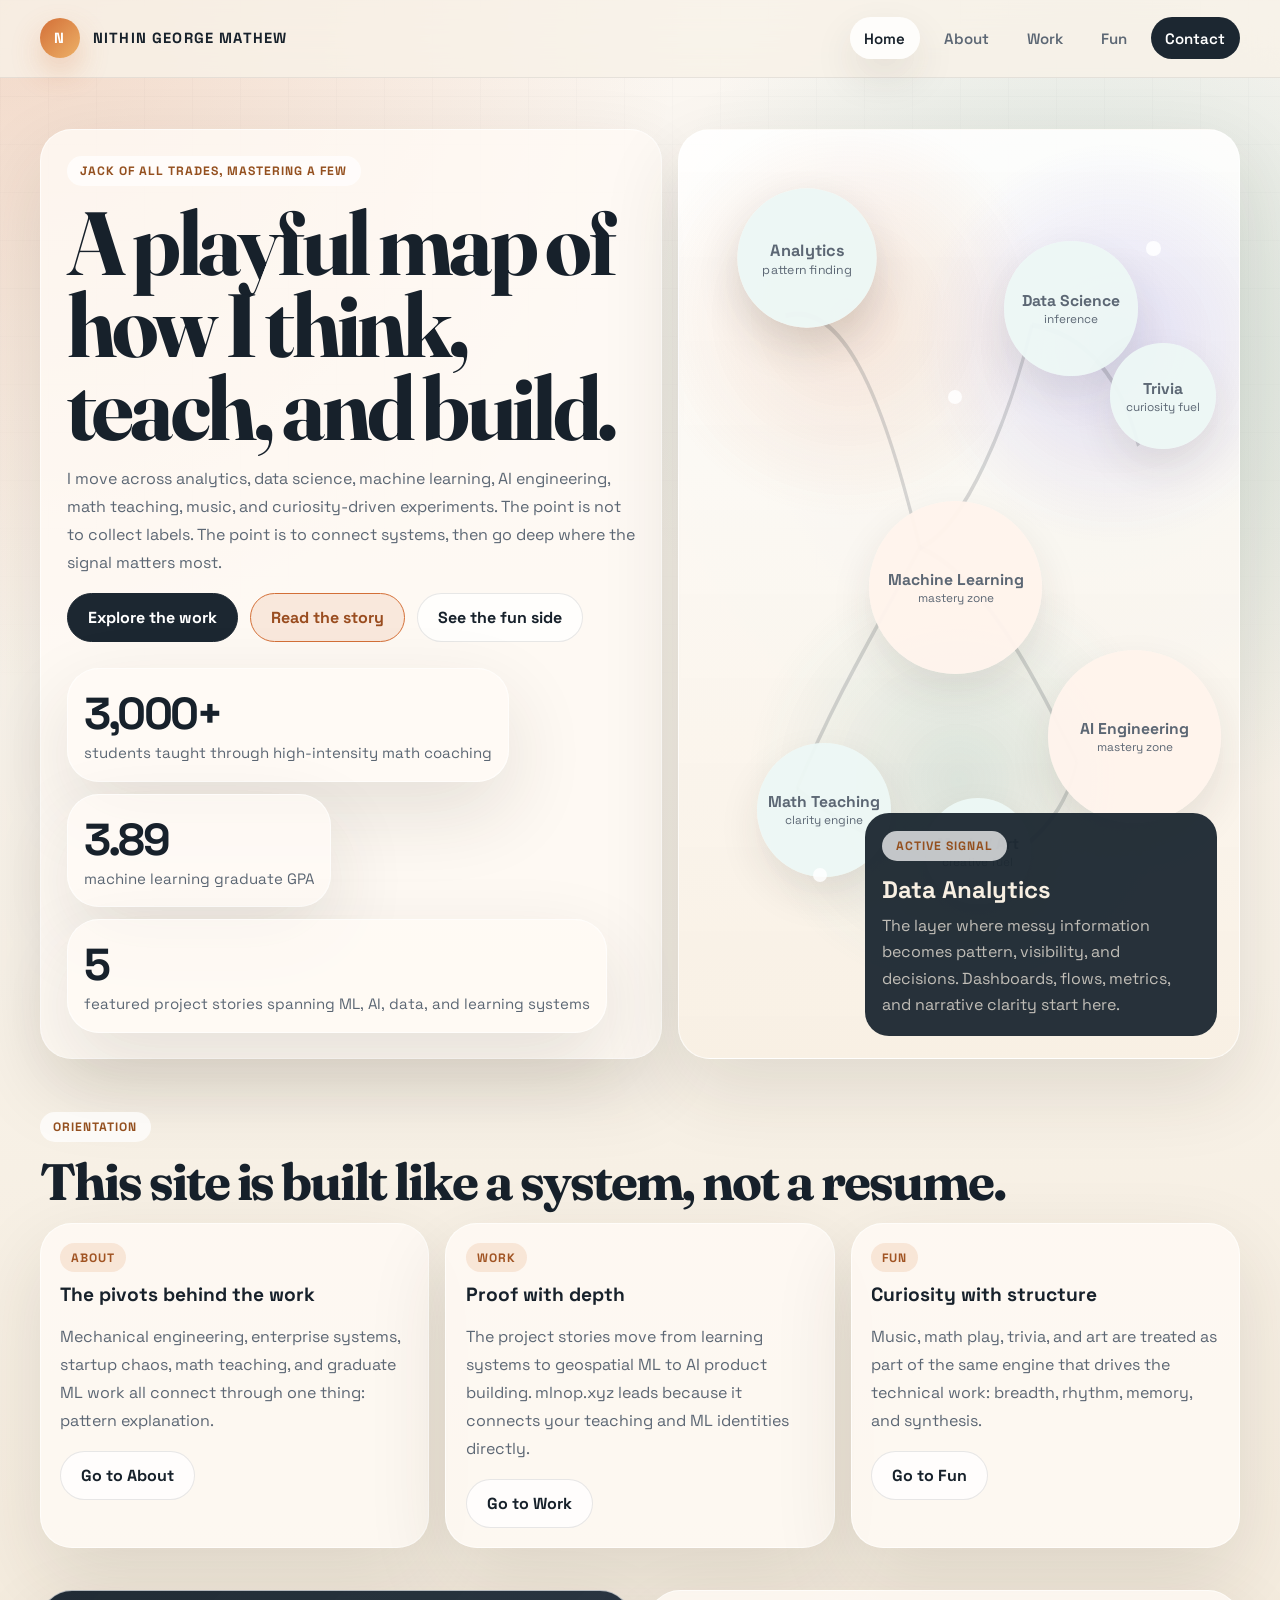
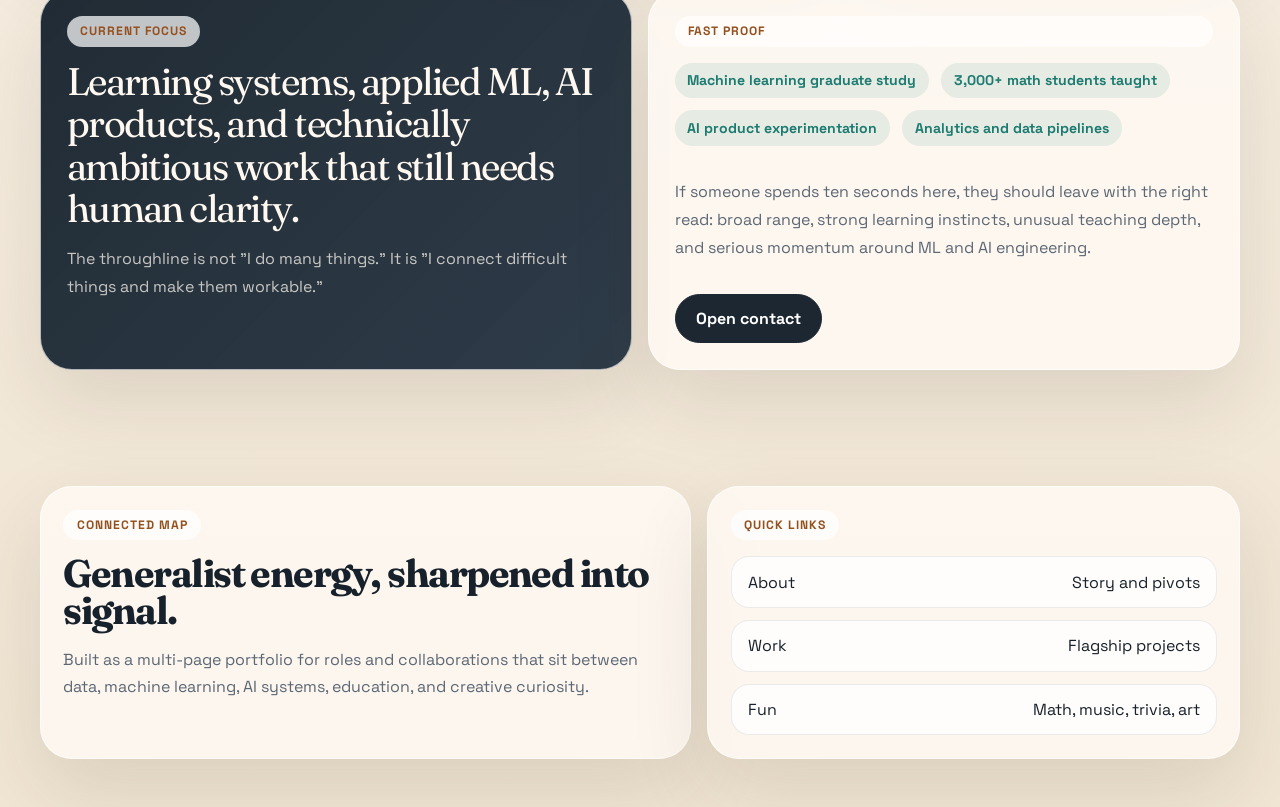
==== commit 77758fd6: "Build multi-page portfolio redesign" ====
--- a/index.html
+++ b/index.html
@@ -3,1041 +3,145 @@
 <head>
     <meta charset="UTF-8">
     <meta name="viewport" content="width=device-width, initial-scale=1.0">
-    <title>Nithin George Mathew | Jack of All Trades, Mastering a Few</title>
-    <meta
-        name="description"
-        content="Portfolio of Nithin George Mathew: data analytics, data science, machine learning, AI engineering, music, and trivia brought together through a clear story."
-    >
+    <title>Nithin George Mathew | Connected Map</title>
+    <meta name="description" content="Interactive portfolio of Nithin George Mathew across machine learning, AI engineering, math teaching, analytics, music, trivia, and art.">
     <link rel="preconnect" href="https://fonts.googleapis.com">
     <link rel="preconnect" href="https://fonts.gstatic.com" crossorigin>
-    <link href="https://fonts.googleapis.com/css2?family=Manrope:wght@400;500;700;800&family=Playfair+Display:wght@600;700&display=swap" rel="stylesheet">
-    <style>
-        :root {
-            --bg: #f7f1e8;
-            --surface: rgba(255, 250, 244, 0.82);
-            --surface-strong: #fffaf3;
-            --text: #182126;
-            --muted: #556069;
-            --line: rgba(24, 33, 38, 0.12);
-            --accent: #d46a2e;
-            --accent-soft: rgba(212, 106, 46, 0.14);
-            --accent-deep: #8f3c0a;
-            --teal: #0f6c66;
-            --shadow: 0 24px 70px rgba(40, 31, 20, 0.12);
-            --radius-xl: 28px;
-            --radius-lg: 20px;
-            --radius-md: 14px;
-            --max-width: 1180px;
-        }
-
-        * {
-            box-sizing: border-box;
-        }
-
-        html {
-            scroll-behavior: smooth;
-        }
-
-        body {
-            margin: 0;
-            font-family: "Manrope", sans-serif;
-            color: var(--text);
-            background:
-                radial-gradient(circle at top left, rgba(212, 106, 46, 0.22), transparent 28%),
-                radial-gradient(circle at top right, rgba(15, 108, 102, 0.14), transparent 24%),
-                linear-gradient(180deg, #fbf7f1 0%, #f7f1e8 36%, #efe7dc 100%);
-            min-height: 100vh;
-        }
-
-        body::before {
-            content: "";
-            position: fixed;
-            inset: 0;
-            pointer-events: none;
-            background-image:
-                linear-gradient(rgba(24, 33, 38, 0.03) 1px, transparent 1px),
-                linear-gradient(90deg, rgba(24, 33, 38, 0.03) 1px, transparent 1px);
-            background-size: 44px 44px;
-            mask-image: linear-gradient(180deg, rgba(0, 0, 0, 0.45), transparent 92%);
-        }
-
-        a {
-            color: inherit;
-            text-decoration: none;
-        }
-
-        img {
-            max-width: 100%;
-            display: block;
-        }
-
-        .page-shell {
-            width: min(calc(100% - 2rem), var(--max-width));
-            margin: 0 auto;
-        }
-
-        .site-nav {
-            position: sticky;
-            top: 0;
-            z-index: 20;
-            backdrop-filter: blur(18px);
-            background: rgba(247, 241, 232, 0.78);
-            border-bottom: 1px solid rgba(24, 33, 38, 0.08);
-        }
-
-        .site-nav-inner {
-            width: min(calc(100% - 2rem), var(--max-width));
-            margin: 0 auto;
-            display: flex;
-            align-items: center;
-            justify-content: space-between;
-            gap: 1rem;
-            padding: 0.95rem 0;
-        }
-
-        .brand {
-            display: flex;
-            align-items: center;
-            gap: 0.85rem;
-            font-size: 0.94rem;
-            letter-spacing: 0.08em;
-            text-transform: uppercase;
-        }
-
-        .brand-mark {
-            width: 2.3rem;
-            height: 2.3rem;
-            border-radius: 50%;
-            display: grid;
-            place-items: center;
-            background: linear-gradient(135deg, var(--accent), #f3b463);
-            color: #fff;
-            font-weight: 800;
-            box-shadow: 0 14px 26px rgba(212, 106, 46, 0.28);
-        }
-
-        .nav-links {
-            display: flex;
-            align-items: center;
-            gap: 1.1rem;
-            flex-wrap: wrap;
-            justify-content: flex-end;
-        }
-
-        .nav-links a {
-            color: var(--muted);
-            font-size: 0.94rem;
-        }
-
-        .nav-links a:hover,
-        .nav-links a:focus-visible {
-            color: var(--text);
-        }
-
-        .nav-cta {
-            padding: 0.8rem 1.1rem;
-            border-radius: 999px;
-            background: var(--text);
-            color: #fff;
-            font-weight: 700;
-        }
-
-        main {
-            padding-bottom: 4rem;
-        }
-
-        section {
-            padding: 2.4rem 0;
-        }
-
-        .hero {
-            padding-top: 3.8rem;
-        }
-
-        .hero-panel {
-            display: grid;
-            grid-template-columns: minmax(0, 1.35fr) minmax(320px, 0.9fr);
-            gap: 1.4rem;
-            align-items: stretch;
-        }
-
-        .hero-copy,
-        .hero-aside,
-        .section-card,
-        .feature-card,
-        .timeline-card,
-        .signal-card,
-        .quote-card,
-        .footer-card {
-            background: var(--surface);
-            border: 1px solid rgba(255, 255, 255, 0.6);
-            border-radius: var(--radius-xl);
-            box-shadow: var(--shadow);
-        }
-
-        .hero-copy {
-            padding: 2.4rem;
-            position: relative;
-            overflow: hidden;
-        }
-
-        .hero-copy::after {
-            content: "";
-            position: absolute;
-            right: -7rem;
-            bottom: -7rem;
-            width: 18rem;
-            height: 18rem;
-            border-radius: 50%;
-            background: radial-gradient(circle, rgba(15, 108, 102, 0.14), transparent 62%);
-        }
-
-        .eyebrow,
-        .section-label {
-            display: inline-flex;
-            align-items: center;
-            gap: 0.55rem;
-            padding: 0.45rem 0.8rem;
-            border-radius: 999px;
-            background: rgba(255, 255, 255, 0.72);
-            color: var(--accent-deep);
-            font-size: 0.78rem;
-            font-weight: 800;
-            letter-spacing: 0.08em;
-            text-transform: uppercase;
-        }
-
-        .hero h1 {
-            margin: 1.1rem 0 1rem;
-            font-family: "Playfair Display", serif;
-            font-size: clamp(3rem, 6vw, 5.8rem);
-            line-height: 0.94;
-            letter-spacing: -0.04em;
-            max-width: 10ch;
-        }
-
-        .hero-lead {
-            max-width: 62ch;
-            color: var(--muted);
-            font-size: 1.08rem;
-            line-height: 1.75;
-        }
-
-        .hero-actions {
-            display: flex;
-            flex-wrap: wrap;
-            gap: 0.9rem;
-            margin-top: 1.7rem;
-        }
-
-        .button {
-            display: inline-flex;
-            align-items: center;
-            justify-content: center;
-            gap: 0.45rem;
-            min-height: 3rem;
-            padding: 0.85rem 1.25rem;
-            border-radius: 999px;
-            border: 1px solid var(--line);
-            font-weight: 700;
-            transition: transform 0.25s ease, background-color 0.25s ease, border-color 0.25s ease;
-        }
-
-        .button:hover,
-        .button:focus-visible {
-            transform: translateY(-2px);
-        }
-
-        .button-primary {
-            background: var(--text);
-            color: #fff;
-            border-color: var(--text);
-        }
-
-        .button-secondary {
-            background: rgba(255, 255, 255, 0.7);
-        }
-
-        .hero-metrics {
-            margin-top: 2rem;
-            padding-top: 1.5rem;
-            border-top: 1px solid var(--line);
-            display: grid;
-            grid-template-columns: repeat(3, minmax(0, 1fr));
-            gap: 0.9rem;
-        }
-
-        .metric {
-            padding: 0.3rem 0;
-        }
-
-        .metric-value {
-            font-size: clamp(1.7rem, 3vw, 2.4rem);
-            font-weight: 800;
-            letter-spacing: -0.05em;
-        }
-
-        .metric-label {
-            color: var(--muted);
-            font-size: 0.92rem;
-            line-height: 1.5;
-        }
-
-        .hero-aside {
-            padding: 1.3rem;
-            display: grid;
-            gap: 1rem;
-            align-content: start;
-        }
-
-        .hero-stack {
-            padding: 1.2rem;
-            border-radius: calc(var(--radius-xl) - 10px);
-            background: linear-gradient(180deg, rgba(255, 255, 255, 0.92), rgba(253, 244, 233, 0.95));
-            border: 1px solid rgba(24, 33, 38, 0.08);
-        }
-
-        .hero-stack h2,
-        .section-title,
-        .feature-card h3,
-        .timeline-card h3,
-        .signal-card h3,
-        .quote-card h3,
-        .footer-card h3 {
-            margin: 0;
-            font-size: 1.1rem;
-        }
-
-        .hero-stack p,
-        .section-intro,
-        .feature-card p,
-        .timeline-card p,
-        .signal-card p,
-        .quote-card p,
-        .footer-card p {
-            color: var(--muted);
-            line-height: 1.7;
-        }
-
-        .discipline-list {
-            display: grid;
-            gap: 0.85rem;
-            margin-top: 1rem;
-        }
-
-        .discipline {
-            display: grid;
-            grid-template-columns: auto 1fr auto;
-            gap: 0.75rem;
-            align-items: center;
-        }
-
-        .discipline-name {
-            font-weight: 700;
-            min-width: 8.2rem;
-        }
-
-        .discipline-bar {
-            height: 0.55rem;
-            border-radius: 999px;
-            background: rgba(24, 33, 38, 0.08);
-            overflow: hidden;
-        }
-
-        .discipline-fill {
-            height: 100%;
-            border-radius: inherit;
-            background: linear-gradient(90deg, var(--accent), #efb86d);
-        }
-
-        .discipline-level {
-            font-size: 0.82rem;
-            color: var(--muted);
-            font-weight: 700;
-        }
-
-        .tag-cluster {
-            display: flex;
-            flex-wrap: wrap;
-            gap: 0.7rem;
-            margin-top: 0.9rem;
-        }
-
-        .tag {
-            padding: 0.58rem 0.8rem;
-            border-radius: 999px;
-            background: rgba(15, 108, 102, 0.08);
-            color: var(--teal);
-            font-size: 0.9rem;
-            font-weight: 700;
-        }
-
-        .section-top {
-            display: flex;
-            align-items: end;
-            justify-content: space-between;
-            gap: 1rem;
-            margin-bottom: 1.2rem;
-        }
-
-        .section-title {
-            font-family: "Playfair Display", serif;
-            font-size: clamp(2rem, 3.8vw, 3.4rem);
-            letter-spacing: -0.03em;
-            line-height: 1.02;
-            margin-top: 0.9rem;
-        }
-
-        .section-card {
-            padding: 1.9rem;
-        }
-
-        .story-grid,
-        .feature-grid,
-        .signals-grid,
-        .footer-grid {
-            display: grid;
-            gap: 1rem;
-        }
-
-        .story-grid {
-            grid-template-columns: 1.2fr 0.8fr;
-        }
-
-        .story-copy {
-            display: grid;
-            gap: 1rem;
-        }
-
-        .story-quote {
-            font-family: "Playfair Display", serif;
-            font-size: clamp(1.7rem, 3vw, 2.7rem);
-            line-height: 1.14;
-            letter-spacing: -0.03em;
-            margin: 0;
-        }
-
-        .story-columns {
-            display: grid;
-            grid-template-columns: repeat(2, minmax(0, 1fr));
-            gap: 1rem;
-        }
-
-        .signal-list {
-            display: grid;
-            gap: 0.8rem;
-        }
-
-        .signal-item {
-            padding: 0.95rem 1rem;
-            border-radius: var(--radius-md);
-            background: rgba(255, 255, 255, 0.7);
-            border: 1px solid rgba(24, 33, 38, 0.07);
-        }
-
-        .signal-item strong {
-            display: block;
-            margin-bottom: 0.3rem;
-        }
-
-        .feature-grid {
-            grid-template-columns: repeat(2, minmax(0, 1fr));
-        }
-
-        .feature-card {
-            padding: 1.4rem;
-            position: relative;
-            overflow: hidden;
-        }
-
-        .feature-card::before {
-            content: "";
-            position: absolute;
-            inset: auto -3rem -5rem auto;
-            width: 9rem;
-            height: 9rem;
-            border-radius: 50%;
-            background: radial-gradient(circle, rgba(212, 106, 46, 0.14), transparent 70%);
-        }
-
-        .card-topline {
-            display: flex;
-            align-items: center;
-            justify-content: space-between;
-            gap: 1rem;
-            margin-bottom: 0.75rem;
-        }
-
-        .card-kicker {
-            font-size: 0.78rem;
-            font-weight: 800;
-            letter-spacing: 0.08em;
-            text-transform: uppercase;
-            color: var(--accent-deep);
-        }
-
-        .project-links {
-            display: flex;
-            gap: 0.65rem;
-            flex-wrap: wrap;
-            margin-top: 1rem;
-        }
-
-        .project-links a {
-            padding: 0.55rem 0.78rem;
-            border-radius: 999px;
-            background: rgba(24, 33, 38, 0.06);
-            font-size: 0.88rem;
-            font-weight: 700;
-        }
-
-        .timeline {
-            display: grid;
-            gap: 1rem;
-        }
-
-        .timeline-card {
-            padding: 1.35rem;
-            display: grid;
-            grid-template-columns: 8rem 1fr;
-            gap: 1.1rem;
-            align-items: start;
-        }
-
-        .timeline-period {
-            font-size: 0.86rem;
-            font-weight: 800;
-            letter-spacing: 0.08em;
-            text-transform: uppercase;
-            color: var(--accent-deep);
-        }
-
-        .timeline-title {
-            margin: 0.15rem 0 0.45rem;
-            font-size: 1.2rem;
-        }
-
-        .signals-grid {
-            grid-template-columns: repeat(3, minmax(0, 1fr));
-        }
-
-        .signal-card {
-            padding: 1.4rem;
-        }
-
-        .signal-pill {
-            display: inline-flex;
-            padding: 0.42rem 0.65rem;
-            border-radius: 999px;
-            margin-bottom: 0.85rem;
-            background: var(--accent-soft);
-            color: var(--accent-deep);
-            font-size: 0.78rem;
-            font-weight: 800;
-            letter-spacing: 0.08em;
-            text-transform: uppercase;
-        }
-
-        .quote-card {
-            padding: 1.7rem;
-            background: linear-gradient(135deg, rgba(24, 33, 38, 0.98), rgba(34, 48, 57, 0.96));
-            color: #f8f0e5;
-        }
-
-        .quote-card p {
-            color: rgba(248, 240, 229, 0.78);
-        }
-
-        .quote-card .story-quote {
-            color: #fff5e8;
-        }
-
-        .footer-grid {
-            grid-template-columns: 1.05fr 0.95fr;
-        }
-
-        .footer-card {
-            padding: 1.8rem;
-        }
-
-        .contact-list {
-            display: grid;
-            gap: 0.8rem;
-            margin-top: 1.2rem;
-        }
-
-        .contact-item {
-            display: flex;
-            align-items: center;
-            justify-content: space-between;
-            gap: 1rem;
-            padding: 0.95rem 1rem;
-            border-radius: var(--radius-md);
-            background: rgba(255, 255, 255, 0.72);
-            border: 1px solid rgba(24, 33, 38, 0.08);
-        }
-
-        .contact-item span:last-child {
-            color: var(--muted);
-            font-size: 0.92rem;
-        }
-
-        .reveal {
-            opacity: 0;
-            transform: translateY(22px);
-            transition: opacity 0.7s ease, transform 0.7s ease;
-        }
-
-        .reveal.is-visible {
-            opacity: 1;
-            transform: translateY(0);
-        }
-
-        @media (max-width: 980px) {
-            .hero-panel,
-            .story-grid,
-            .footer-grid,
-            .signals-grid,
-            .feature-grid {
-                grid-template-columns: 1fr;
-            }
-
-            .timeline-card {
-                grid-template-columns: 1fr;
-                gap: 0.4rem;
-            }
-
-            .story-columns {
-                grid-template-columns: 1fr;
-            }
-        }
-
-        @media (max-width: 720px) {
-            .site-nav-inner {
-                align-items: start;
-                flex-direction: column;
-            }
-
-            .nav-links {
-                justify-content: flex-start;
-            }
-
-            .hero {
-                padding-top: 2rem;
-            }
-
-            .hero-copy,
-            .hero-aside,
-            .section-card,
-            .feature-card,
-            .timeline-card,
-            .signal-card,
-            .quote-card,
-            .footer-card {
-                border-radius: 22px;
-            }
-
-            .hero-copy,
-            .section-card,
-            .quote-card,
-            .footer-card {
-                padding: 1.35rem;
-            }
-
-            .hero-metrics {
-                grid-template-columns: 1fr;
-            }
-
-            .discipline {
-                grid-template-columns: 1fr;
-            }
-        }
-    </style>
+    <link href="https://fonts.googleapis.com/css2?family=Fraunces:opsz,wght@9..144,600;9..144,700&family=Space+Grotesk:wght@400;500;700&display=swap" rel="stylesheet">
+    <link rel="stylesheet" href="styles.css">
 </head>
-<body>
-    <nav class="site-nav">
-        <div class="site-nav-inner">
-            <a class="brand" href="#top" aria-label="Go to top">
-                <span class="brand-mark">N</span>
-                <span>Nithin George Mathew</span>
-            </a>
-            <div class="nav-links">
-                <a href="#story">Story</a>
-                <a href="#work">Work</a>
-                <a href="#journey">Journey</a>
-                <a href="#beyond">Beyond Work</a>
-                <a class="nav-cta" href="mailto:nithingm33@gmail.com">Let's collaborate</a>
-            </div>
-        </div>
-    </nav>
-
-    <main id="top">
-        <section class="hero">
-            <div class="page-shell hero-panel">
-                <div class="hero-copy reveal">
+<body data-page="home">
+    <div data-site-header></div>
+    <main class="site-main">
+        <section class="page-hero">
+            <div class="page-shell hero-grid">
+                <article class="hero-copy reveal">
                     <span class="eyebrow">Jack of all trades, mastering a few</span>
-                    <h1>From data to models to stories people can use.</h1>
+                    <h1 class="hero-title">A playful map of how I think, teach, and build.</h1>
                     <p class="hero-lead">
-                        I work across data analytics, data science, machine learning, and AI engineering, then bring the same pattern-driven curiosity into music and trivia. My edge is not random variety. It is range with a point of view: learn fast, connect disciplines, and go deep where impact demands it.
+                        I move across analytics, data science, machine learning, AI engineering, math teaching, music, and curiosity-driven experiments. The point is not to collect labels. The point is to connect systems, then go deep where the signal matters most.
                     </p>
                     <div class="hero-actions">
-                        <a class="button button-primary" href="#work">See selected work</a>
-                        <a class="button button-secondary" href="https://github.com/nithingm" target="_blank" rel="noreferrer">GitHub</a>
-                        <a class="button button-secondary" href="https://www.linkedin.com/in/nithin-george-87583137/" target="_blank" rel="noreferrer">LinkedIn</a>
+                        <a class="button button-primary" href="work.html">Explore the work</a>
+                        <a class="button button-accent" href="about.html">Read the story</a>
+                        <a class="button" href="fun.html">See the fun side</a>
                     </div>
-                    <div class="hero-metrics">
-                        <div class="metric">
+                    <div class="stat-row three-grid">
+                        <article class="metric-card">
                             <div class="metric-value">3,000+</div>
-                            <div class="metric-label">students taught across high-stakes math programs</div>
-                        </div>
-                        <div class="metric">
-                            <div class="metric-value">12</div>
-                            <div class="metric-label">centers supported through hiring and academic operations</div>
-                        </div>
-                        <div class="metric">
+                            <div class="metric-label">students taught through high-intensity math coaching</div>
+                        </article>
+                        <article class="metric-card">
                             <div class="metric-value">3.89</div>
-                            <div class="metric-label">GPA in a master's focused on machine learning</div>
-                        </div>
+                            <div class="metric-label">machine learning graduate GPA</div>
+                        </article>
+                        <article class="metric-card">
+                            <div class="metric-value">5</div>
+                            <div class="metric-label">featured project stories spanning ML, AI, data, and learning systems</div>
+                        </article>
                     </div>
-                </div>
+                </article>
 
-                <aside class="hero-aside reveal">
-                    <div class="hero-stack">
-                        <h2>Where I go deep</h2>
-                        <p>Broad enough to connect systems. Focused enough to ship real work.</p>
-                        <div class="discipline-list">
-                            <div class="discipline">
-                                <span class="discipline-name">Data Analytics</span>
-                                <div class="discipline-bar"><div class="discipline-fill" style="width: 84%"></div></div>
-                                <span class="discipline-level">Strong</span>
-                            </div>
-                            <div class="discipline">
-                                <span class="discipline-name">Data Science</span>
-                                <div class="discipline-bar"><div class="discipline-fill" style="width: 88%"></div></div>
-                                <span class="discipline-level">Strong</span>
-                            </div>
-                            <div class="discipline">
-                                <span class="discipline-name">Machine Learning</span>
-                                <div class="discipline-bar"><div class="discipline-fill" style="width: 92%"></div></div>
-                                <span class="discipline-level">Core</span>
-                            </div>
-                            <div class="discipline">
-                                <span class="discipline-name">AI Engineering</span>
-                                <div class="discipline-bar"><div class="discipline-fill" style="width: 89%"></div></div>
-                                <span class="discipline-level">Core</span>
-                            </div>
-                            <div class="discipline">
-                                <span class="discipline-name">Music</span>
-                                <div class="discipline-bar"><div class="discipline-fill" style="width: 66%"></div></div>
-                                <span class="discipline-level">Identity</span>
-                            </div>
-                            <div class="discipline">
-                                <span class="discipline-name">Trivia</span>
-                                <div class="discipline-bar"><div class="discipline-fill" style="width: 72%"></div></div>
-                                <span class="discipline-level">Fuel</span>
-                            </div>
-                        </div>
+                <section class="map-stage reveal" aria-label="Connected map of skills and interests">
+                    <div class="map-lines" aria-hidden="true">
+                        <svg viewBox="0 0 100 100" preserveAspectRatio="none">
+                            <path d="M19 20 C31 18, 38 33, 43 45" stroke="rgba(23,33,43,0.16)" stroke-width="0.55" fill="none"/>
+                            <path d="M43 45 C51 43, 59 31, 63 21" stroke="rgba(23,33,43,0.16)" stroke-width="0.55" fill="none"/>
+                            <path d="M43 45 C55 48, 65 61, 71 68" stroke="rgba(23,33,43,0.16)" stroke-width="0.55" fill="none"/>
+                            <path d="M21 71 C28 61, 34 55, 43 45" stroke="rgba(23,33,43,0.16)" stroke-width="0.55" fill="none"/>
+                            <path d="M21 71 C33 77, 45 78, 53 80" stroke="rgba(23,33,43,0.16)" stroke-width="0.55" fill="none"/>
+                            <path d="M53 80 C62 78, 69 74, 71 68" stroke="rgba(23,33,43,0.16)" stroke-width="0.55" fill="none"/>
+                            <path d="M63 21 C73 22, 79 27, 82 34" stroke="rgba(23,33,43,0.16)" stroke-width="0.55" fill="none"/>
+                        </svg>
                     </div>
-                    <div class="hero-stack">
-                        <h2>How I think</h2>
-                        <div class="tag-cluster">
-                            <span class="tag">Analytical</span>
-                            <span class="tag">Systems-minded</span>
-                            <span class="tag">Curious</span>
-                            <span class="tag">Story-driven</span>
-                            <span class="tag">Practical</span>
-                            <span class="tag">Cross-functional</span>
-                        </div>
+                    <button class="map-node map-node-1" type="button" data-size="md" data-tone="signal" data-map-node data-title="Data Analytics" data-copy="The layer where messy information becomes pattern, visibility, and decisions. Dashboards, flows, metrics, and narrative clarity start here.">
+                        <span><strong>Analytics</strong><span>pattern finding</span></span>
+                    </button>
+                    <button class="map-node map-node-2" type="button" data-size="md" data-tone="signal" data-map-node data-title="Data Science" data-copy="The investigation zone: framing questions, exploring structure, testing assumptions, and turning evidence into models or explanations.">
+                        <span><strong>Data Science</strong><span>inference</span></span>
+                    </button>
+                    <button class="map-node map-node-3" type="button" data-size="lg" data-tone="core" data-map-node data-title="Machine Learning" data-copy="One of the mastery zones. This is where theory, experimentation, and disciplined study come together for me most strongly.">
+                        <span><strong>Machine Learning</strong><span>mastery zone</span></span>
+                    </button>
+                    <button class="map-node map-node-4" type="button" data-size="lg" data-tone="core" data-map-node data-title="AI Engineering" data-copy="The second mastery zone. Models matter, but orchestration, interfaces, and useful systems matter too. I care about shipping the full experience.">
+                        <span><strong>AI Engineering</strong><span>mastery zone</span></span>
+                    </button>
+                    <button class="map-node map-node-5" type="button" data-size="md" data-tone="signal" data-map-node data-title="Math Teaching" data-copy="This is not side history. Teaching math to thousands of students shaped how I explain abstraction, design learning paths, and make hard ideas usable.">
+                        <span><strong>Math Teaching</strong><span>clarity engine</span></span>
+                    </button>
+                    <button class="map-node map-node-6" type="button" data-size="sm" data-tone="signal" data-map-node data-title="Music + Art" data-copy="Music and creative interests sharpen rhythm, feel, timing, and visual intuition. They show up in how I pace and present technical ideas.">
+                        <span><strong>Music / Art</strong><span>creative fuel</span></span>
+                    </button>
+                    <button class="map-node map-node-7" type="button" data-size="sm" data-tone="signal" data-map-node data-title="Trivia + Curiosity" data-copy="Trivia is broad recall with delight. It reflects the part of me that loves connections, hidden facts, and lateral jumps between domains.">
+                        <span><strong>Trivia</strong><span>curiosity fuel</span></span>
+                    </button>
+                    <span class="orbit-dot orbit-1" aria-hidden="true"></span>
+                    <span class="orbit-dot orbit-2" aria-hidden="true"></span>
+                    <span class="orbit-dot orbit-3" aria-hidden="true"></span>
+                    <div class="map-preview">
+                        <span class="section-label">Active Signal</span>
+                        <h2 style="margin:0.8rem 0 0;" data-map-title>Machine Learning</h2>
+                        <p data-map-copy></p>
                     </div>
-                </aside>
+                </section>
             </div>
         </section>
 
-        <section id="story">
+        <section class="section">
             <div class="page-shell">
-                <div class="section-top reveal">
+                <div class="section-head reveal">
                     <div>
-                        <span class="section-label">The Story</span>
-                        <h2 class="section-title">A career shaped by curiosity, then sharpened by focus.</h2>
+                        <span class="section-label">Orientation</span>
+                        <h2 class="section-title">This site is built like a system, not a resume.</h2>
                     </div>
                 </div>
-                <div class="story-grid">
-                    <article class="section-card story-copy reveal">
-                        <p class="story-quote">I did not start in AI. I got there by following patterns across engineering, teaching, operations, and problem-solving.</p>
-                        <p class="section-intro">
-                            Mechanical engineering trained me to think structurally. Teaching thousands of students taught me how to explain hard ideas clearly. Building in data and ML gave me the tools to turn those instincts into systems, models, and decisions. The result is a portfolio built on transfer: I move between disciplines without losing rigor.
-                        </p>
-                        <div class="story-columns">
-                            <div class="signal-list">
-                                <div class="signal-item">
-                                    <strong>Breadth with intent</strong>
-                                    I can move from dashboards to pipelines to model workflows without treating them as separate worlds.
-                                </div>
-                                <div class="signal-item">
-                                    <strong>Depth where it counts</strong>
-                                    Machine learning and AI engineering are the areas where I want to keep compounding.
-                                </div>
-                            </div>
-                            <div class="signal-list">
-                                <div class="signal-item">
-                                    <strong>Communication as leverage</strong>
-                                    Teaching experience means I naturally think about adoption, clarity, and trust.
-                                </div>
-                                <div class="signal-item">
-                                    <strong>Curiosity outside work</strong>
-                                    Music and trivia are not side notes. They reflect rhythm, memory, listening, and synthesis.
-                                </div>
-                            </div>
-                        </div>
+                <div class="three-grid">
+                    <article class="signal-card reveal">
+                        <span class="project-badge">About</span>
+                        <h3>The pivots behind the work</h3>
+                        <p class="card-copy">Mechanical engineering, enterprise systems, startup chaos, math teaching, and graduate ML work all connect through one thing: pattern explanation.</p>
+                        <a class="button" href="about.html">Go to About</a>
                     </article>
-
-                    <aside class="quote-card reveal">
-                        <h3>Working thesis</h3>
-                        <p class="story-quote">Generalist enough to see the whole system. Specialist enough to improve the hardest part.</p>
-                        <p>
-                            The strongest portfolios do not just list skills. They make a coherent argument. Mine is simple: I connect analysis, modeling, and engineering, then bring the result back to human understanding.
-                        </p>
-                    </aside>
-                </div>
-            </div>
-        </section>
-
-        <section id="work">
-            <div class="page-shell">
-                <div class="section-top reveal">
-                    <div>
-                        <span class="section-label">Selected Work</span>
-                        <h2 class="section-title">Projects that show range, not noise.</h2>
-                    </div>
-                </div>
-                <div class="feature-grid">
-                    <article class="feature-card reveal">
-                        <div class="card-topline">
-                            <span class="card-kicker">Machine Learning + Geospatial</span>
-                            <span>2025</span>
-                        </div>
-                        <h3>Myanmar Earthquake Change Detection</h3>
-                        <p>
-                            A reproducible geospatial ML pipeline using Sentinel-2 imagery and OpenStreetMap features to detect impact zones after the March 28, 2025 Myanmar earthquake. This is the kind of work I want more of: technically grounded, socially relevant, and built for action.
-                        </p>
-                        <div class="tag-cluster">
-                            <span class="tag">Remote Sensing</span>
-                            <span class="tag">Change Detection</span>
-                            <span class="tag">Python</span>
-                            <span class="tag">Folium</span>
-                        </div>
-                        <div class="project-links">
-                            <a href="https://github.com/nithingm/Earthquake-Change-Detector" target="_blank" rel="noreferrer">View repository</a>
-                        </div>
+                    <article class="signal-card reveal">
+                        <span class="project-badge">Work</span>
+                        <h3>Proof with depth</h3>
+                        <p class="card-copy">The project stories move from learning systems to geospatial ML to AI product building. mlnop.xyz leads because it connects your teaching and ML identities directly.</p>
+                        <a class="button" href="work.html">Go to Work</a>
                     </article>
-
-                    <article class="feature-card reveal">
-                        <div class="card-topline">
-                            <span class="card-kicker">AI Engineering</span>
-                            <span>2026</span>
-                        </div>
-                        <h3>Narrator AI</h3>
-                        <p>
-                            A gothic character chat app with support for multiple model providers including OpenAI, Claude, DeepSeek, and local Ollama models. It shows the engineering side of my interests: orchestration, interface, model choice, and the product layer around AI.
-                        </p>
-                        <div class="tag-cluster">
-                            <span class="tag">Next.js</span>
-                            <span class="tag">Express</span>
-                            <span class="tag">Multi-model</span>
-                            <span class="tag">Local-first AI</span>
-                        </div>
-                        <div class="project-links">
-                            <a href="https://github.com/nithingm/narrator-ai" target="_blank" rel="noreferrer">View repository</a>
-                        </div>
-                    </article>
-
-                    <article class="feature-card reveal">
-                        <div class="card-topline">
-                            <span class="card-kicker">Data Pipeline</span>
-                            <span>2025</span>
-                        </div>
-                        <h3>Satellite Data Downloader</h3>
-                        <p>
-                            A reproducible workflow for fetching pre-event and post-event Sentinel-2 imagery from the Copernicus Data Space Ecosystem. Useful projects are often the quiet ones that make serious analysis possible. This one sits exactly there.
-                        </p>
-                        <div class="tag-cluster">
-                            <span class="tag">EODAG</span>
-                            <span class="tag">Automation</span>
-                            <span class="tag">Reproducibility</span>
-                            <span class="tag">Disaster Response</span>
-                        </div>
-                        <div class="project-links">
-                            <a href="https://github.com/nithingm/Satellite-Data-Downloader" target="_blank" rel="noreferrer">View repository</a>
-                        </div>
-                    </article>
-
-                    <article class="feature-card reveal">
-                        <div class="card-topline">
-                            <span class="card-kicker">Analytics + Visualization</span>
-                            <span>2025</span>
-                        </div>
-                        <h3>Weather Dashboard</h3>
-                        <p>
-                            A streaming weather dashboard built with Azure Functions, Event Hub, Microsoft Fabric, and Power BI. This project represents the analytics end of my toolkit: ingestion, transformation, infrastructure, and clear reporting.
-                        </p>
-                        <div class="tag-cluster">
-                            <span class="tag">Power BI</span>
-                            <span class="tag">Microsoft Fabric</span>
-                            <span class="tag">Azure</span>
-                            <span class="tag">Data Streaming</span>
-                        </div>
-                        <div class="project-links">
-                            <a href="https://github.com/nithingm/Weather-Dashboard" target="_blank" rel="noreferrer">View repository</a>
-                        </div>
+                    <article class="signal-card reveal">
+                        <span class="project-badge">Fun</span>
+                        <h3>Curiosity with structure</h3>
+                        <p class="card-copy">Music, math play, trivia, and art are treated as part of the same engine that drives the technical work: breadth, rhythm, memory, and synthesis.</p>
+                        <a class="button" href="fun.html">Go to Fun</a>
                     </article>
                 </div>
             </div>
         </section>
 
-        <section id="journey">
-            <div class="page-shell">
-                <div class="section-top reveal">
-                    <div>
-                        <span class="section-label">Journey</span>
-                        <h2 class="section-title">The throughline is not job title. It is pattern recognition.</h2>
+        <section class="section">
+            <div class="page-shell split-grid">
+                <article class="quote-band reveal">
+                    <span class="section-label">Current Focus</span>
+                    <p class="quote-line">Learning systems, applied ML, AI products, and technically ambitious work that still needs human clarity.</p>
+                    <p class="supporting-copy">The throughline is not "I do many things." It is "I connect difficult things and make them workable."</p>
+                </article>
+                <article class="story-panel reveal">
+                    <span class="section-label">Fast Proof</span>
+                    <div class="chip-row">
+                        <span class="chip">Machine learning graduate study</span>
+                        <span class="chip">3,000+ math students taught</span>
+                        <span class="chip">AI product experimentation</span>
+                        <span class="chip">Analytics and data pipelines</span>
                     </div>
-                </div>
-                <div class="timeline">
-                    <article class="timeline-card reveal">
-                        <div class="timeline-period">2023 - Present</div>
-                        <div>
-                            <h3 class="timeline-title">Master's in Machine Learning, University of Arizona</h3>
-                            <p>
-                                Formalized my shift into machine learning with graduate study and a 3.89 GPA. This phase turned curiosity into a disciplined technical foundation.
-                            </p>
-                        </div>
-                    </article>
-                    <article class="timeline-card reveal">
-                        <div class="timeline-period">2017 - 2023</div>
-                        <div>
-                            <h3 class="timeline-title">Mathematics Coach, BYJU'S</h3>
-                            <p>
-                                Taught more than 3,000 IIT-JEE aspirants, helped shape curriculum, and contributed to faculty hiring across 12 centers. It built the communication muscle that now shapes how I think about model usability and product clarity.
-                            </p>
-                        </div>
-                    </article>
-                    <article class="timeline-card reveal">
-                        <div class="timeline-period">2015 - 2017</div>
-                        <div>
-                            <h3 class="timeline-title">Co-Founder, Gulpp</h3>
-                            <p>
-                                Built a food-tech startup around delivery efficiency and marketing experimentation. The startup chapter taught me bias for action, ambiguity tolerance, and how ideas survive contact with reality.
-                            </p>
-                        </div>
-                    </article>
-                    <article class="timeline-card reveal">
-                        <div class="timeline-period">2014 - 2015</div>
-                        <div>
-                            <h3 class="timeline-title">Consultant, Capgemini</h3>
-                            <p>
-                                Worked on big-data migration projects. Early exposure to enterprise systems gave me a practical sense for scale, structure, and the unglamorous work needed to make complex systems useful.
-                            </p>
-                        </div>
-                    </article>
-                    <article class="timeline-card reveal">
-                        <div class="timeline-period">2010 - 2014</div>
-                        <div>
-                            <h3 class="timeline-title">B.E. in Mechanical Engineering, BITS Pilani</h3>
-                            <p>
-                                Learned to reason from first principles, work across constraints, and treat technical rigor as non-negotiable.
-                            </p>
-                        </div>
-                    </article>
-                </div>
-            </div>
-        </section>
-
-        <section id="beyond">
-            <div class="page-shell">
-                <div class="section-top reveal">
-                    <div>
-                        <span class="section-label">Beyond Work</span>
-                        <h2 class="section-title">The side interests are part of the signal.</h2>
-                    </div>
-                </div>
-                <div class="signals-grid">
-                    <article class="signal-card reveal">
-                        <span class="signal-pill">Music</span>
-                        <h3>Rhythm, attention, feel</h3>
-                        <p>
-                            Music keeps me honest about timing, structure, and emotional tone. It is another form of pattern recognition, just expressed through sound instead of code or charts.
-                        </p>
-                    </article>
-                    <article class="signal-card reveal">
-                        <span class="signal-pill">Trivia</span>
-                        <h3>Recall, connection, surprise</h3>
-                        <p>
-                            Trivia reflects the part of me that loves collecting fragments and linking them fast. It feeds breadth, and breadth often unlocks better questions.
-                        </p>
-                    </article>
-                    <article class="signal-card reveal">
-                        <span class="signal-pill">Why it matters</span>
-                        <h3>A wider surface area for insight</h3>
-                        <p>
-                            The best ideas often arrive when fields overlap. That is the real meaning of "jack of all trades, mastering a few" for me: not distraction, but synthesis.
-                        </p>
-                    </article>
-                </div>
-            </div>
-        </section>
-
-        <section>
-            <div class="page-shell footer-grid">
-                <article class="footer-card reveal">
-                    <span class="section-label">What I am looking for</span>
-                    <h3 style="margin-top: 1rem; font-family: 'Playfair Display', serif; font-size: clamp(1.8rem, 3vw, 2.7rem); line-height: 1.08;">
-                        Work that sits between analysis, intelligence, and execution.
-                    </h3>
-                    <p>
-                        I am most energized by problems that move from messy information to clear decisions: analytics systems, applied ML, AI products, and technically ambitious projects with real-world stakes.
-                    </p>
-                </article>
-
-                <article class="footer-card reveal">
-                    <span class="section-label">Contact</span>
-                    <div class="contact-list">
-                        <a class="contact-item" href="mailto:nithingm33@gmail.com">
-                            <span>nithingm33@gmail.com</span>
-                            <span>Email</span>
-                        </a>
-                        <a class="contact-item" href="https://www.linkedin.com/in/nithin-george-87583137/" target="_blank" rel="noreferrer">
-                            <span>LinkedIn</span>
-                            <span>Professional profile</span>
-                        </a>
-                        <a class="contact-item" href="https://github.com/nithingm" target="_blank" rel="noreferrer">
-                            <span>GitHub</span>
-                            <span>Code and experiments</span>
-                        </a>
-                        <div class="contact-item">
-                            <span>Tucson, Arizona</span>
-                            <span>Based in the US</span>
-                        </div>
+                    <p class="body-copy">If someone spends ten seconds here, they should leave with the right read: broad range, strong learning instincts, unusual teaching depth, and serious momentum around ML and AI engineering.</p>
+                    <div class="button-row">
+                        <button class="button button-primary" type="button" data-contact-open>Open contact</button>
                     </div>
                 </article>
             </div>
         </section>
     </main>
-
-    <script>
-        const observer = new IntersectionObserver(
-            (entries) => {
-                entries.forEach((entry) => {
-                    if (entry.isIntersecting) {
-                        entry.target.classList.add("is-visible");
-                    }
-                });
-            },
-            {
-                threshold: 0.18
-            }
-        );
-
-        document.querySelectorAll(".reveal").forEach((element) => observer.observe(element));
-    </script>
+    <div data-site-footer></div>
+    <script src="site.js"></script>
 </body>
 </html>
--- a/styles.css
+++ b/styles.css
@@ -0,0 +1,1027 @@
+:root {
+    --bg: #f8f2e8;
+    --bg-deep: #f1e5d3;
+    --surface: rgba(255, 251, 245, 0.8);
+    --surface-strong: #fff8f0;
+    --surface-dark: #1c2731;
+    --text: #17212b;
+    --muted: #5c6774;
+    --line: rgba(23, 33, 43, 0.1);
+    --accent: #d36f37;
+    --accent-2: #1d7b71;
+    --accent-3: #5c48df;
+    --accent-soft: rgba(211, 111, 55, 0.14);
+    --shadow-lg: 0 30px 80px rgba(51, 39, 27, 0.12);
+    --shadow-md: 0 18px 40px rgba(51, 39, 27, 0.1);
+    --radius-xl: 32px;
+    --radius-lg: 24px;
+    --radius-md: 18px;
+    --radius-sm: 12px;
+    --max-width: 1200px;
+}
+
+* {
+    box-sizing: border-box;
+}
+
+html {
+    scroll-behavior: smooth;
+}
+
+body {
+    margin: 0;
+    min-height: 100vh;
+    color: var(--text);
+    font-family: "Space Grotesk", sans-serif;
+    background:
+        radial-gradient(circle at top left, rgba(211, 111, 55, 0.22), transparent 25%),
+        radial-gradient(circle at 85% 15%, rgba(29, 123, 113, 0.18), transparent 20%),
+        linear-gradient(180deg, #fbf7f2 0%, var(--bg) 40%, var(--bg-deep) 100%);
+}
+
+body::before {
+    content: "";
+    position: fixed;
+    inset: 0;
+    pointer-events: none;
+    background-image:
+        linear-gradient(rgba(23, 33, 43, 0.035) 1px, transparent 1px),
+        linear-gradient(90deg, rgba(23, 33, 43, 0.035) 1px, transparent 1px);
+    background-size: 48px 48px;
+    mask-image: linear-gradient(180deg, rgba(0, 0, 0, 0.45), transparent 90%);
+}
+
+a {
+    color: inherit;
+    text-decoration: none;
+}
+
+button,
+input,
+textarea {
+    font: inherit;
+}
+
+button {
+    cursor: pointer;
+}
+
+img {
+    display: block;
+    max-width: 100%;
+}
+
+.page-shell {
+    width: min(calc(100% - 2rem), var(--max-width));
+    margin: 0 auto;
+}
+
+.site-header {
+    position: sticky;
+    top: 0;
+    z-index: 50;
+    backdrop-filter: blur(20px);
+    background: rgba(248, 242, 232, 0.8);
+    border-bottom: 1px solid rgba(23, 33, 43, 0.08);
+}
+
+.site-header-inner {
+    width: min(calc(100% - 2rem), var(--max-width));
+    margin: 0 auto;
+    min-height: 4.8rem;
+    display: flex;
+    align-items: center;
+    justify-content: space-between;
+    gap: 1rem;
+}
+
+.brand-link {
+    display: inline-flex;
+    align-items: center;
+    gap: 0.8rem;
+    font-size: 0.92rem;
+    letter-spacing: 0.08em;
+    text-transform: uppercase;
+    font-weight: 700;
+}
+
+.brand-mark {
+    width: 2.5rem;
+    height: 2.5rem;
+    border-radius: 50%;
+    display: grid;
+    place-items: center;
+    color: #fff;
+    background: linear-gradient(135deg, var(--accent), #edb168);
+    box-shadow: 0 14px 30px rgba(211, 111, 55, 0.28);
+}
+
+.nav-links {
+    display: flex;
+    align-items: center;
+    gap: 0.55rem;
+    flex-wrap: wrap;
+    justify-content: flex-end;
+}
+
+.nav-link,
+.nav-button {
+    padding: 0.72rem 0.92rem;
+    border-radius: 999px;
+    color: var(--muted);
+    font-size: 0.94rem;
+    font-weight: 600;
+    transition: background-color 0.25s ease, color 0.25s ease, transform 0.25s ease;
+}
+
+.nav-link:hover,
+.nav-link:focus-visible,
+.nav-button:hover,
+.nav-button:focus-visible {
+    color: var(--text);
+    background: rgba(255, 255, 255, 0.65);
+    transform: translateY(-1px);
+}
+
+.nav-link.is-active {
+    color: var(--text);
+    background: rgba(255, 255, 255, 0.82);
+    box-shadow: var(--shadow-md);
+}
+
+.nav-button {
+    border: 0;
+    background: var(--surface-dark);
+    color: #fff;
+}
+
+.site-main {
+    padding: 2rem 0 4rem;
+}
+
+.page-hero {
+    padding: 1.2rem 0 2rem;
+}
+
+.eyebrow,
+.section-label {
+    display: inline-flex;
+    align-items: center;
+    gap: 0.5rem;
+    padding: 0.45rem 0.84rem;
+    border-radius: 999px;
+    background: rgba(255, 255, 255, 0.72);
+    color: #94501f;
+    font-size: 0.76rem;
+    font-weight: 800;
+    letter-spacing: 0.08em;
+    text-transform: uppercase;
+}
+
+.hero-grid,
+.split-grid,
+.three-grid,
+.four-grid,
+.footer-grid {
+    display: grid;
+    gap: 1rem;
+}
+
+.hero-grid {
+    grid-template-columns: minmax(0, 1.05fr) minmax(320px, 0.95fr);
+    align-items: stretch;
+}
+
+.split-grid {
+    grid-template-columns: repeat(2, minmax(0, 1fr));
+}
+
+.three-grid {
+    grid-template-columns: repeat(3, minmax(0, 1fr));
+}
+
+.four-grid {
+    grid-template-columns: repeat(4, minmax(0, 1fr));
+}
+
+.footer-grid {
+    grid-template-columns: 1.1fr 0.9fr;
+}
+
+.panel,
+.hero-copy,
+.map-stage,
+.story-panel,
+.metric-card,
+.project-card,
+.fun-card,
+.footer-card,
+.timeline-panel,
+.accordion-card,
+.quote-band,
+.contact-card,
+.signal-card {
+    background: var(--surface);
+    border: 1px solid rgba(255, 255, 255, 0.65);
+    border-radius: var(--radius-xl);
+    box-shadow: var(--shadow-lg);
+}
+
+.hero-copy,
+.map-stage,
+.story-panel,
+.quote-band,
+.footer-card,
+.timeline-panel,
+.accordion-card,
+.contact-card {
+    padding: 1.6rem;
+}
+
+.hero-title,
+.section-title,
+.page-title,
+.quote-line {
+    font-family: "Fraunces", serif;
+    letter-spacing: -0.04em;
+}
+
+.hero-title {
+    margin: 1rem 0;
+    font-size: clamp(3rem, 7vw, 6rem);
+    line-height: 0.92;
+    max-width: 9.5ch;
+}
+
+.page-title {
+    margin: 1rem 0;
+    font-size: clamp(2.6rem, 5vw, 4.4rem);
+    line-height: 0.94;
+    max-width: 12ch;
+}
+
+.section-title {
+    margin: 0.9rem 0 0;
+    font-size: clamp(2rem, 4vw, 3.5rem);
+    line-height: 0.98;
+}
+
+.hero-lead,
+.section-intro,
+.body-copy,
+.supporting-copy,
+.card-copy,
+.timeline-copy,
+.footer-copy {
+    color: var(--muted);
+    line-height: 1.75;
+}
+
+.hero-actions,
+.chip-row,
+.button-row,
+.stat-row,
+.project-meta,
+.contact-links {
+    display: flex;
+    flex-wrap: wrap;
+    gap: 0.75rem;
+}
+
+.button {
+    display: inline-flex;
+    align-items: center;
+    justify-content: center;
+    min-height: 3rem;
+    padding: 0.82rem 1.25rem;
+    border-radius: 999px;
+    border: 1px solid var(--line);
+    background: rgba(255, 255, 255, 0.72);
+    color: var(--text);
+    font-weight: 700;
+    transition: transform 0.25s ease, background-color 0.25s ease, border-color 0.25s ease;
+}
+
+.button:hover,
+.button:focus-visible {
+    transform: translateY(-2px);
+}
+
+.button-primary {
+    border-color: var(--surface-dark);
+    background: var(--surface-dark);
+    color: #fff;
+}
+
+.button-accent {
+    border-color: var(--accent);
+    background: rgba(211, 111, 55, 0.12);
+    color: #9a4d20;
+}
+
+.chip {
+    padding: 0.55rem 0.8rem;
+    border-radius: 999px;
+    background: rgba(29, 123, 113, 0.1);
+    color: var(--accent-2);
+    font-size: 0.88rem;
+    font-weight: 700;
+}
+
+.stat-row {
+    margin-top: 1.6rem;
+}
+
+.metric-card {
+    padding: 1rem;
+}
+
+.metric-value {
+    font-size: clamp(1.8rem, 4vw, 2.8rem);
+    font-weight: 800;
+    letter-spacing: -0.06em;
+}
+
+.metric-label {
+    color: var(--muted);
+    font-size: 0.94rem;
+    line-height: 1.5;
+}
+
+.section {
+    padding: 1.3rem 0;
+}
+
+.section-head {
+    display: flex;
+    align-items: end;
+    justify-content: space-between;
+    gap: 1rem;
+    margin-bottom: 1rem;
+}
+
+.map-stage {
+    min-height: 38rem;
+    position: relative;
+    overflow: hidden;
+    background:
+        radial-gradient(circle at 30% 20%, rgba(211, 111, 55, 0.16), transparent 24%),
+        radial-gradient(circle at 78% 23%, rgba(92, 72, 223, 0.16), transparent 24%),
+        radial-gradient(circle at 50% 70%, rgba(29, 123, 113, 0.14), transparent 30%),
+        linear-gradient(180deg, rgba(255, 255, 255, 0.88), rgba(248, 240, 228, 0.92));
+}
+
+.map-lines {
+    position: absolute;
+    inset: 0;
+    pointer-events: none;
+}
+
+.map-lines svg {
+    width: 100%;
+    height: 100%;
+}
+
+.map-node {
+    position: absolute;
+    display: grid;
+    place-items: center;
+    text-align: center;
+    border: 0;
+    border-radius: 999px;
+    color: var(--text);
+    background: rgba(255, 255, 255, 0.72);
+    box-shadow: var(--shadow-md);
+    transition: transform 0.35s ease, box-shadow 0.35s ease, background-color 0.35s ease;
+}
+
+.map-node:hover,
+.map-node:focus-visible,
+.map-node.is-active {
+    transform: translateY(-4px) scale(1.04);
+    box-shadow: 0 18px 40px rgba(39, 31, 24, 0.16);
+}
+
+.map-node strong {
+    display: block;
+    font-size: 0.98rem;
+}
+
+.map-node span {
+    display: block;
+    font-size: 0.74rem;
+    color: var(--muted);
+}
+
+.map-node[data-tone="core"] {
+    background: rgba(255, 244, 237, 0.96);
+}
+
+.map-node[data-tone="signal"] {
+    background: rgba(238, 248, 246, 0.95);
+}
+
+.map-node[data-size="lg"] {
+    width: 10.8rem;
+    height: 10.8rem;
+}
+
+.map-node[data-size="md"] {
+    width: 8.4rem;
+    height: 8.4rem;
+}
+
+.map-node[data-size="sm"] {
+    width: 6.6rem;
+    height: 6.6rem;
+}
+
+.map-node-1 { top: 7%; left: 11%; }
+.map-node-2 { top: 12%; left: 58%; }
+.map-node-3 { top: 40%; left: 34%; }
+.map-node-4 { top: 56%; left: 66%; }
+.map-node-5 { top: 66%; left: 14%; }
+.map-node-6 { top: 72%; left: 44%; }
+.map-node-7 { top: 23%; left: 77%; }
+
+.map-preview {
+    position: absolute;
+    right: 1.4rem;
+    bottom: 1.4rem;
+    width: min(22rem, calc(100% - 2.8rem));
+    padding: 1.1rem;
+    border-radius: var(--radius-lg);
+    background: rgba(28, 39, 49, 0.95);
+    color: #f7efe2;
+}
+
+.map-preview p {
+    margin: 0.5rem 0 0;
+    color: rgba(247, 239, 226, 0.74);
+    line-height: 1.65;
+}
+
+.orbit-dot {
+    position: absolute;
+    width: 0.9rem;
+    height: 0.9rem;
+    border-radius: 50%;
+    background: rgba(255, 255, 255, 0.84);
+    box-shadow: 0 0 0 0 rgba(255, 255, 255, 0.9);
+    animation: pulseDot 3.2s ease-in-out infinite;
+}
+
+.orbit-1 { top: 12%; right: 14%; animation-delay: 0.4s; }
+.orbit-2 { top: 28%; left: 48%; animation-delay: 1s; }
+.orbit-3 { bottom: 19%; left: 24%; animation-delay: 1.6s; }
+
+@keyframes pulseDot {
+    0%, 100% { transform: scale(0.85); box-shadow: 0 0 0 0 rgba(255, 255, 255, 0.75); }
+    50% { transform: scale(1.3); box-shadow: 0 0 0 12px rgba(255, 255, 255, 0); }
+}
+
+.story-panel {
+    display: grid;
+    gap: 1rem;
+}
+
+.story-tabs {
+    display: grid;
+    gap: 0.6rem;
+}
+
+.story-tab {
+    width: 100%;
+    text-align: left;
+    border: 1px solid rgba(23, 33, 43, 0.07);
+    background: rgba(255, 255, 255, 0.72);
+    border-radius: var(--radius-md);
+    padding: 1rem;
+    transition: transform 0.25s ease, border-color 0.25s ease, background-color 0.25s ease;
+}
+
+.story-tab:hover,
+.story-tab:focus-visible,
+.story-tab.is-active {
+    transform: translateX(4px);
+    border-color: rgba(211, 111, 55, 0.3);
+    background: rgba(255, 244, 237, 0.94);
+}
+
+.story-tab span {
+    display: block;
+    color: var(--muted);
+    font-size: 0.88rem;
+    margin-top: 0.3rem;
+}
+
+.story-display {
+    position: relative;
+    min-height: 24rem;
+    overflow: hidden;
+}
+
+.story-card {
+    position: absolute;
+    inset: 0;
+    opacity: 0;
+    transform: translateY(18px);
+    pointer-events: none;
+    transition: opacity 0.35s ease, transform 0.35s ease;
+}
+
+.story-card.is-active {
+    opacity: 1;
+    transform: translateY(0);
+    pointer-events: auto;
+}
+
+.story-card h3 {
+    margin: 1rem 0 0.6rem;
+    font-size: 1.55rem;
+}
+
+.story-card ul {
+    margin: 1rem 0 0;
+    padding-left: 1.15rem;
+    color: var(--muted);
+    line-height: 1.8;
+}
+
+.quote-band {
+    background: linear-gradient(135deg, rgba(28, 39, 49, 0.98), rgba(35, 50, 64, 0.95));
+    color: #fff8f0;
+}
+
+.quote-band .body-copy,
+.quote-band .supporting-copy {
+    color: rgba(255, 248, 240, 0.75);
+}
+
+.quote-line {
+    margin: 0.85rem 0 0;
+    font-size: clamp(1.8rem, 3vw, 2.9rem);
+    line-height: 1.1;
+}
+
+.signal-card,
+.project-card,
+.fun-card {
+    padding: 1.2rem;
+}
+
+.signal-card h3,
+.project-card h3,
+.fun-card h3 {
+    margin: 0.6rem 0 0.45rem;
+    font-size: 1.2rem;
+}
+
+.project-grid {
+    display: grid;
+    gap: 1rem;
+    grid-template-columns: repeat(2, minmax(0, 1fr));
+}
+
+.project-card {
+    position: relative;
+    overflow: hidden;
+}
+
+.project-card::before {
+    content: "";
+    position: absolute;
+    inset: auto -3rem -5rem auto;
+    width: 10rem;
+    height: 10rem;
+    border-radius: 50%;
+    background: radial-gradient(circle, rgba(211, 111, 55, 0.16), transparent 72%);
+}
+
+.project-badge {
+    display: inline-flex;
+    align-items: center;
+    gap: 0.45rem;
+    padding: 0.4rem 0.7rem;
+    border-radius: 999px;
+    background: var(--accent-soft);
+    color: #a15423;
+    font-size: 0.76rem;
+    font-weight: 800;
+    letter-spacing: 0.08em;
+    text-transform: uppercase;
+}
+
+.project-meta {
+    margin-top: 1rem;
+}
+
+.project-open {
+    margin-top: 1rem;
+    border: 0;
+    background: rgba(23, 33, 43, 0.08);
+    padding: 0.72rem 0.95rem;
+    border-radius: 999px;
+    color: var(--text);
+    font-weight: 700;
+}
+
+.case-overlay {
+    position: fixed;
+    inset: 0;
+    z-index: 70;
+    display: none;
+}
+
+.case-overlay.is-open {
+    display: block;
+}
+
+.case-backdrop {
+    position: absolute;
+    inset: 0;
+    background: rgba(17, 23, 29, 0.52);
+    backdrop-filter: blur(6px);
+}
+
+.case-panel {
+    position: absolute;
+    top: 0;
+    right: 0;
+    width: min(42rem, 100%);
+    height: 100%;
+    overflow-y: auto;
+    background: linear-gradient(180deg, #fffaf3, #f7efe4);
+    box-shadow: -24px 0 60px rgba(17, 23, 29, 0.18);
+    padding: 1.4rem;
+    transform: translateX(100%);
+    transition: transform 0.3s ease;
+}
+
+.case-overlay.is-open .case-panel {
+    transform: translateX(0);
+}
+
+.case-close,
+.contact-close {
+    border: 0;
+    background: rgba(23, 33, 43, 0.08);
+    color: var(--text);
+    width: 2.6rem;
+    height: 2.6rem;
+    border-radius: 50%;
+    font-size: 1.2rem;
+}
+
+.case-panel h3 {
+    margin: 1rem 0 0.6rem;
+    font-size: 2rem;
+}
+
+.case-grid {
+    display: grid;
+    gap: 1rem;
+    margin-top: 1rem;
+}
+
+.case-card {
+    padding: 1rem;
+    border-radius: var(--radius-md);
+    background: rgba(255, 255, 255, 0.76);
+    border: 1px solid rgba(23, 33, 43, 0.08);
+}
+
+.timeline-panel {
+    display: grid;
+    gap: 1rem;
+}
+
+.timeline-link-row {
+    display: flex;
+    gap: 0.7rem;
+    flex-wrap: wrap;
+}
+
+.timeline-pivot {
+    border: 0;
+    background: rgba(255, 255, 255, 0.72);
+    color: var(--muted);
+    padding: 0.78rem 0.92rem;
+    border-radius: 999px;
+    font-weight: 700;
+}
+
+.timeline-pivot.is-active {
+    background: rgba(255, 244, 237, 0.94);
+    color: var(--text);
+}
+
+.thread-map {
+    position: relative;
+    min-height: 19rem;
+    border-radius: var(--radius-lg);
+    background:
+        radial-gradient(circle at 20% 20%, rgba(92, 72, 223, 0.13), transparent 22%),
+        radial-gradient(circle at 70% 25%, rgba(29, 123, 113, 0.13), transparent 22%),
+        radial-gradient(circle at 45% 72%, rgba(211, 111, 55, 0.14), transparent 24%),
+        rgba(255, 255, 255, 0.74);
+    border: 1px solid rgba(23, 33, 43, 0.07);
+    overflow: hidden;
+}
+
+.thread-pill {
+    position: absolute;
+    padding: 0.7rem 0.9rem;
+    border-radius: 999px;
+    background: rgba(255, 255, 255, 0.82);
+    box-shadow: var(--shadow-md);
+    font-weight: 700;
+}
+
+.thread-1 { top: 12%; left: 9%; }
+.thread-2 { top: 18%; right: 10%; }
+.thread-3 { top: 45%; left: 34%; }
+.thread-4 { bottom: 20%; left: 12%; }
+.thread-5 { bottom: 14%; right: 14%; }
+
+.thread-map svg {
+    position: absolute;
+    inset: 0;
+    width: 100%;
+    height: 100%;
+}
+
+.fun-hero {
+    display: grid;
+    gap: 1rem;
+    grid-template-columns: 1.1fr 0.9fr;
+}
+
+.fun-card {
+    min-height: 14rem;
+}
+
+.equalizer {
+    display: flex;
+    align-items: end;
+    gap: 0.45rem;
+    min-height: 7rem;
+    margin-top: 1.2rem;
+}
+
+.equalizer span {
+    width: 1.1rem;
+    border-radius: 999px 999px 0 0;
+    background: linear-gradient(180deg, #efb86d, #d36f37);
+    animation: equalize 1.5s ease-in-out infinite;
+}
+
+.equalizer span:nth-child(2) { animation-delay: 0.15s; }
+.equalizer span:nth-child(3) { animation-delay: 0.3s; }
+.equalizer span:nth-child(4) { animation-delay: 0.45s; }
+.equalizer span:nth-child(5) { animation-delay: 0.6s; }
+.equalizer span:nth-child(6) { animation-delay: 0.75s; }
+
+@keyframes equalize {
+    0%, 100% { height: 18%; }
+    25% { height: 90%; }
+    50% { height: 55%; }
+    75% { height: 78%; }
+}
+
+.pattern-board {
+    margin-top: 1rem;
+    display: grid;
+    grid-template-columns: repeat(5, minmax(0, 1fr));
+    gap: 0.4rem;
+}
+
+.pattern-cell {
+    aspect-ratio: 1;
+    border-radius: 14px;
+    border: 0;
+    background: rgba(23, 33, 43, 0.08);
+    transition: transform 0.2s ease, background-color 0.2s ease;
+}
+
+.pattern-cell.is-on {
+    background: linear-gradient(135deg, rgba(92, 72, 223, 0.92), rgba(29, 123, 113, 0.92));
+    transform: scale(1.03);
+}
+
+.pattern-actions {
+    margin-top: 1rem;
+}
+
+.trivia-card {
+    margin-top: 1rem;
+    min-height: 10rem;
+    border-radius: var(--radius-md);
+    background: rgba(255, 255, 255, 0.75);
+    border: 1px solid rgba(23, 33, 43, 0.08);
+    padding: 1rem;
+}
+
+.trivia-label {
+    color: #a15423;
+    font-size: 0.8rem;
+    font-weight: 800;
+    letter-spacing: 0.08em;
+    text-transform: uppercase;
+}
+
+.trivia-question {
+    margin: 0.7rem 0 0;
+    font-size: 1.1rem;
+    line-height: 1.6;
+}
+
+.trivia-answer {
+    margin-top: 1rem;
+    color: var(--muted);
+}
+
+.reveal {
+    opacity: 0;
+    transform: translateY(24px);
+    transition: opacity 0.75s ease, transform 0.75s ease;
+}
+
+.reveal.is-visible {
+    opacity: 1;
+    transform: translateY(0);
+}
+
+.contact-modal {
+    position: fixed;
+    inset: 0;
+    z-index: 80;
+    display: none;
+}
+
+.contact-modal.is-open {
+    display: block;
+}
+
+.contact-backdrop {
+    position: absolute;
+    inset: 0;
+    background: rgba(17, 23, 29, 0.52);
+    backdrop-filter: blur(5px);
+}
+
+.contact-panel {
+    position: absolute;
+    inset: auto 1rem 1rem auto;
+    width: min(28rem, calc(100% - 2rem));
+    padding: 1.2rem;
+    border-radius: 28px;
+    background: linear-gradient(180deg, #fffaf4, #f7ecdd);
+    box-shadow: var(--shadow-lg);
+}
+
+.contact-links {
+    margin-top: 1rem;
+}
+
+.contact-link {
+    display: flex;
+    align-items: center;
+    justify-content: space-between;
+    gap: 1rem;
+    width: 100%;
+    padding: 0.9rem 1rem;
+    border-radius: var(--radius-md);
+    background: rgba(255, 255, 255, 0.76);
+    border: 1px solid rgba(23, 33, 43, 0.08);
+}
+
+.site-footer {
+    padding: 2rem 0 3rem;
+}
+
+.footer-card {
+    padding: 1.4rem;
+}
+
+.footer-note {
+    color: var(--muted);
+    line-height: 1.7;
+}
+
+.sr-only {
+    position: absolute;
+    width: 1px;
+    height: 1px;
+    padding: 0;
+    margin: -1px;
+    overflow: hidden;
+    clip: rect(0, 0, 0, 0);
+    white-space: nowrap;
+    border: 0;
+}
+
+@media (max-width: 1040px) {
+    .hero-grid,
+    .split-grid,
+    .three-grid,
+    .footer-grid,
+    .fun-hero,
+    .project-grid {
+        grid-template-columns: 1fr;
+    }
+
+    .map-stage {
+        min-height: 34rem;
+    }
+}
+
+@media (max-width: 760px) {
+    .site-header-inner {
+        padding: 0.9rem 0;
+        align-items: start;
+        flex-direction: column;
+    }
+
+    .nav-links {
+        justify-content: flex-start;
+    }
+
+    .hero-copy,
+    .map-stage,
+    .story-panel,
+    .quote-band,
+    .footer-card,
+    .timeline-panel,
+    .accordion-card,
+    .contact-card {
+        padding: 1.2rem;
+        border-radius: 24px;
+    }
+
+    .map-stage {
+        min-height: 42rem;
+    }
+
+    .map-node[data-size="lg"] {
+        width: 8.8rem;
+        height: 8.8rem;
+    }
+
+    .map-node[data-size="md"] {
+        width: 7rem;
+        height: 7rem;
+    }
+
+    .map-node[data-size="sm"] {
+        width: 5.8rem;
+        height: 5.8rem;
+    }
+
+    .map-node strong {
+        font-size: 0.82rem;
+    }
+
+    .map-node span {
+        font-size: 0.68rem;
+    }
+
+    .map-node-1 { top: 5%; left: 4%; }
+    .map-node-2 { top: 8%; left: 53%; }
+    .map-node-3 { top: 34%; left: 24%; }
+    .map-node-4 { top: 51%; left: 56%; }
+    .map-node-5 { top: 68%; left: 2%; }
+    .map-node-6 { top: 75%; left: 38%; }
+    .map-node-7 { top: 23%; left: 71%; }
+
+    .map-preview {
+        position: absolute;
+        left: 1rem;
+        right: 1rem;
+        width: auto;
+        bottom: 1rem;
+    }
+
+    .case-panel {
+        width: 100%;
+    }
+}
+
+@media (prefers-reduced-motion: reduce) {
+    html {
+        scroll-behavior: auto;
+    }
+
+    *,
+    *::before,
+    *::after {
+        animation: none !important;
+        transition-duration: 0.01ms !important;
+        transition-delay: 0ms !important;
+    }
+
+    .reveal {
+        opacity: 1;
+        transform: none;
+    }
+}
